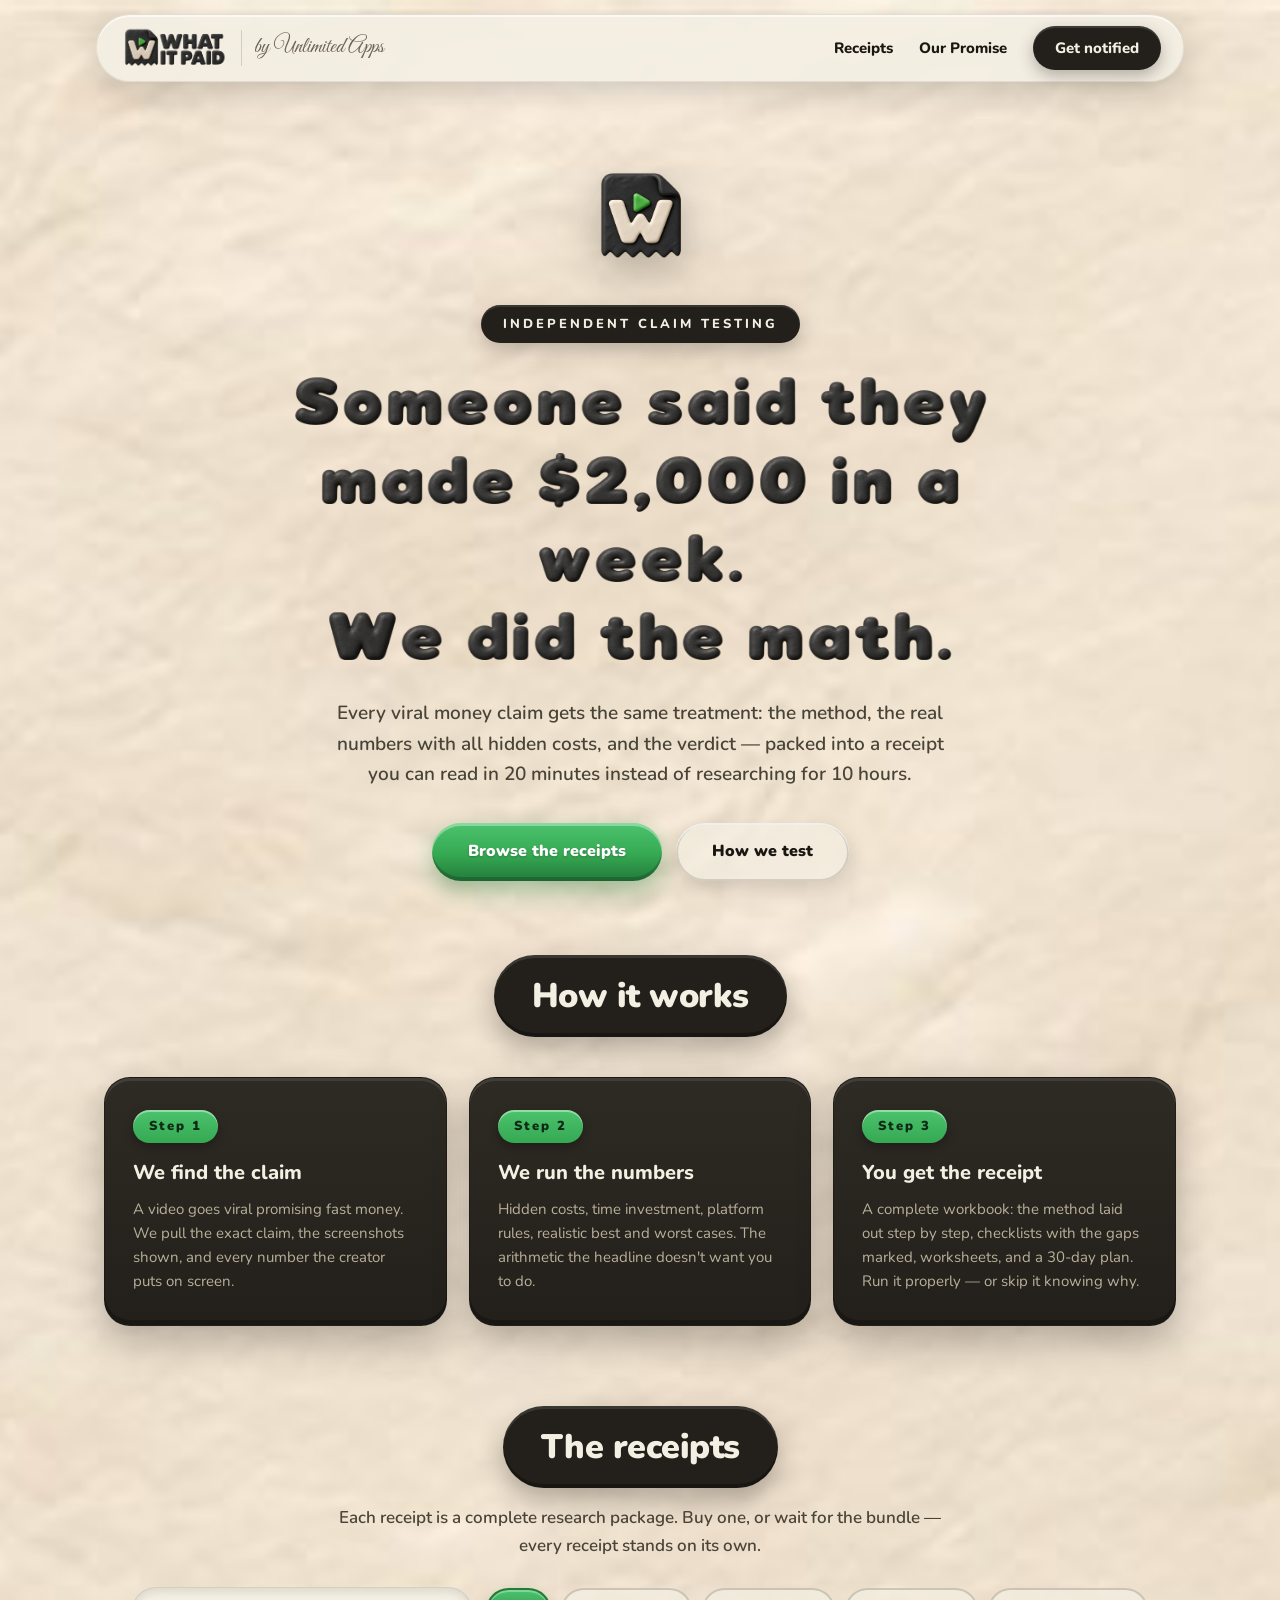
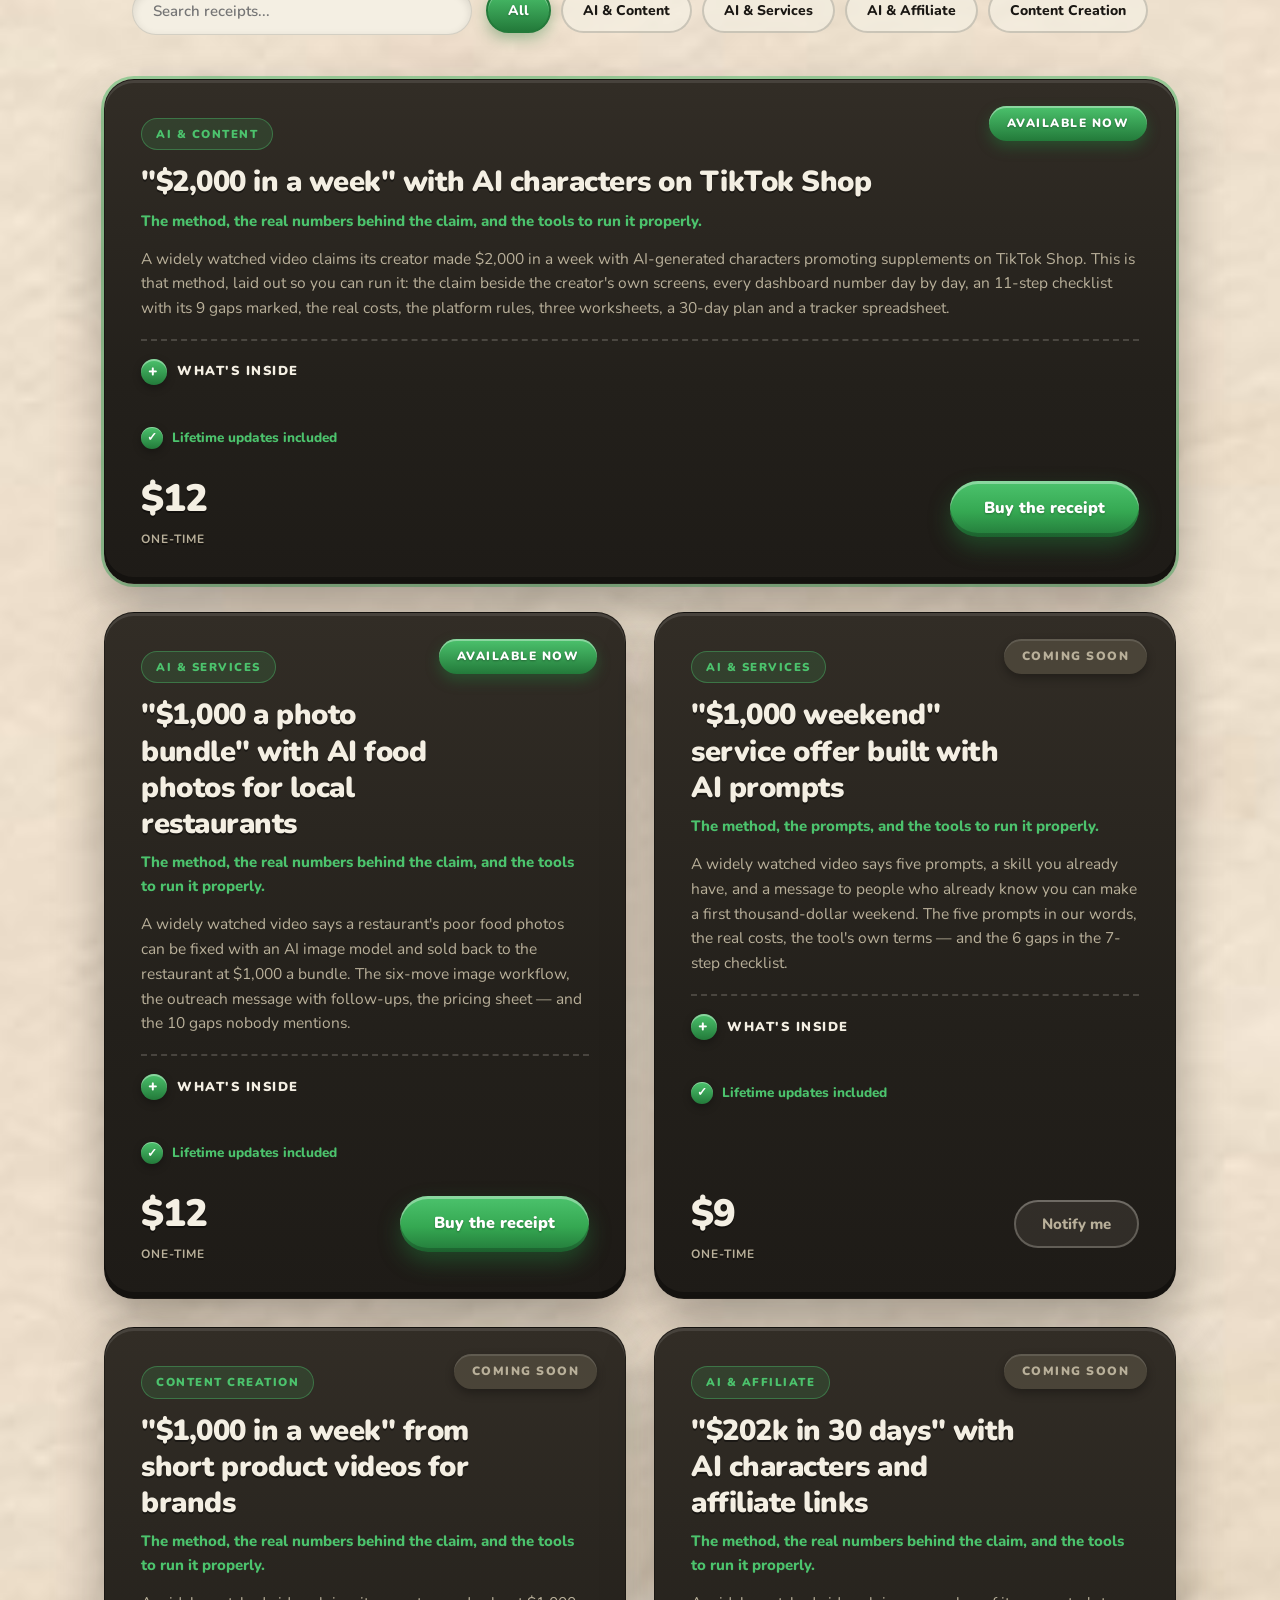
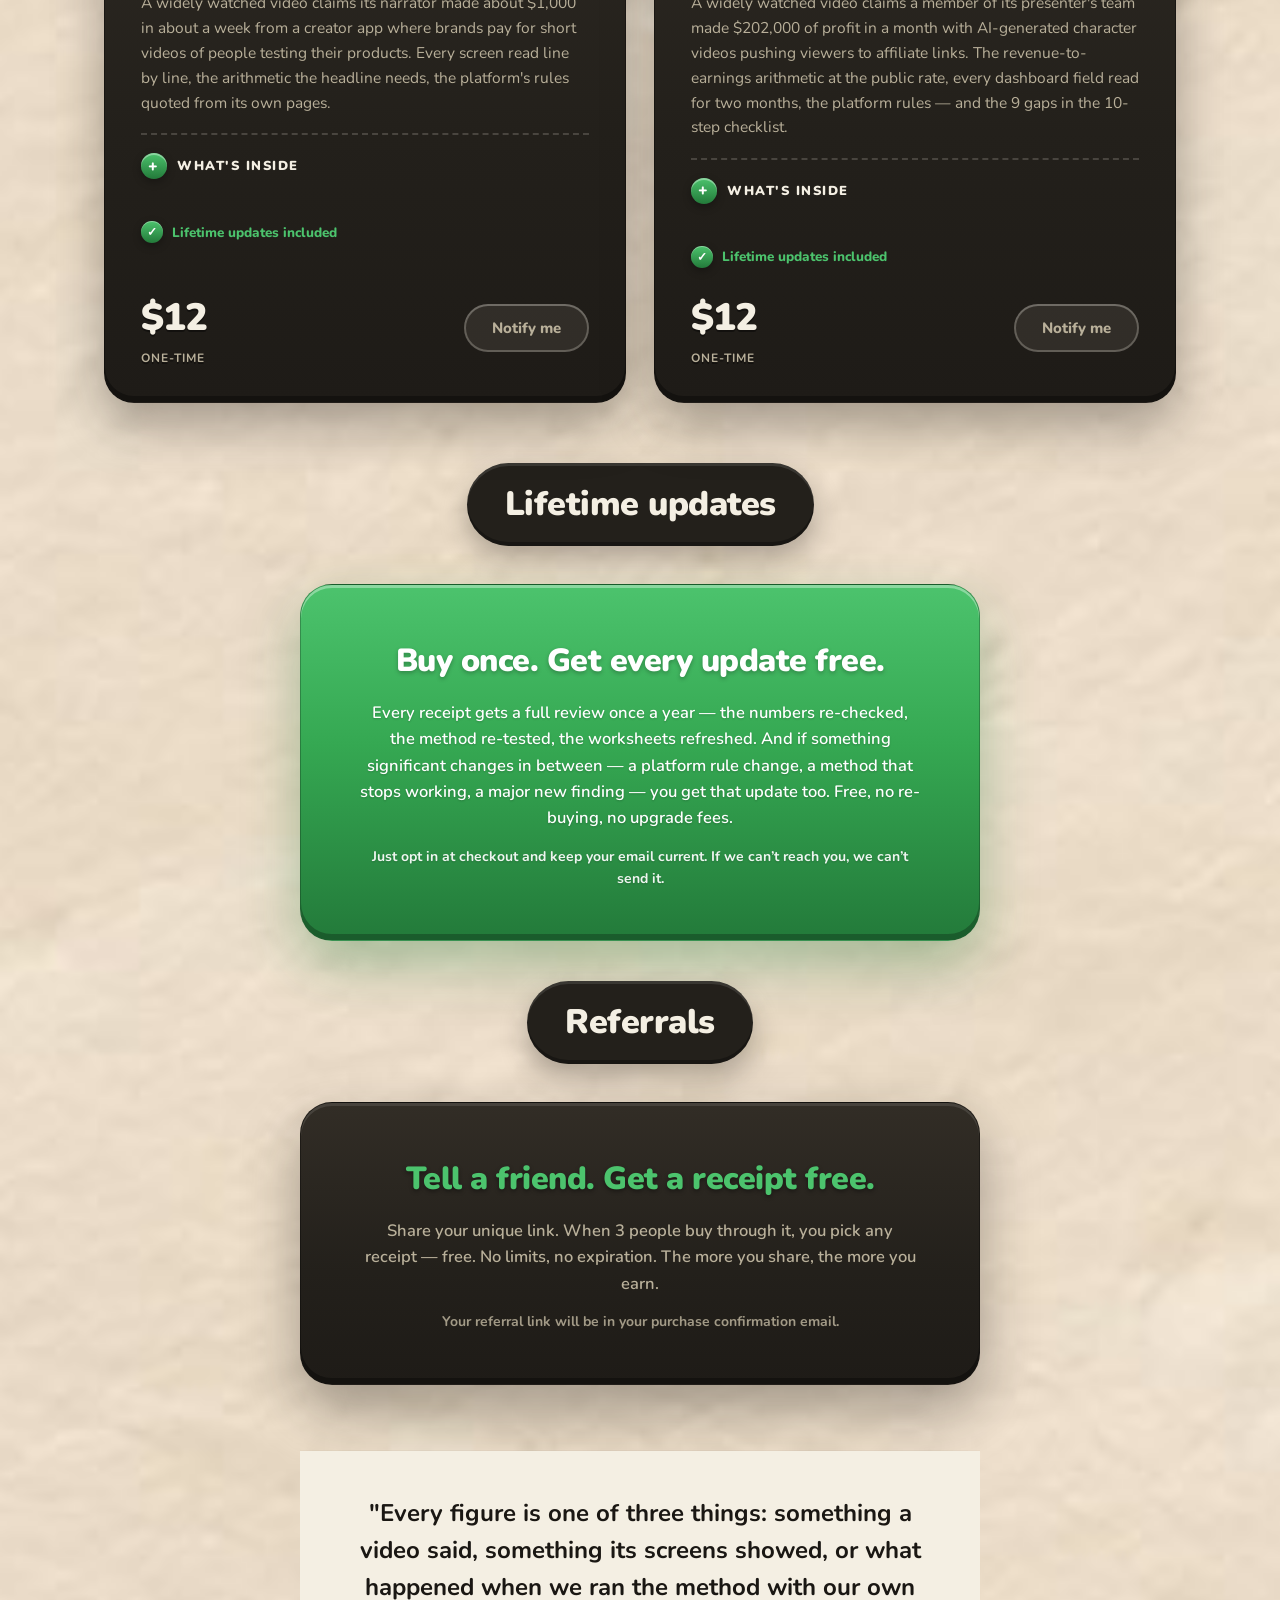
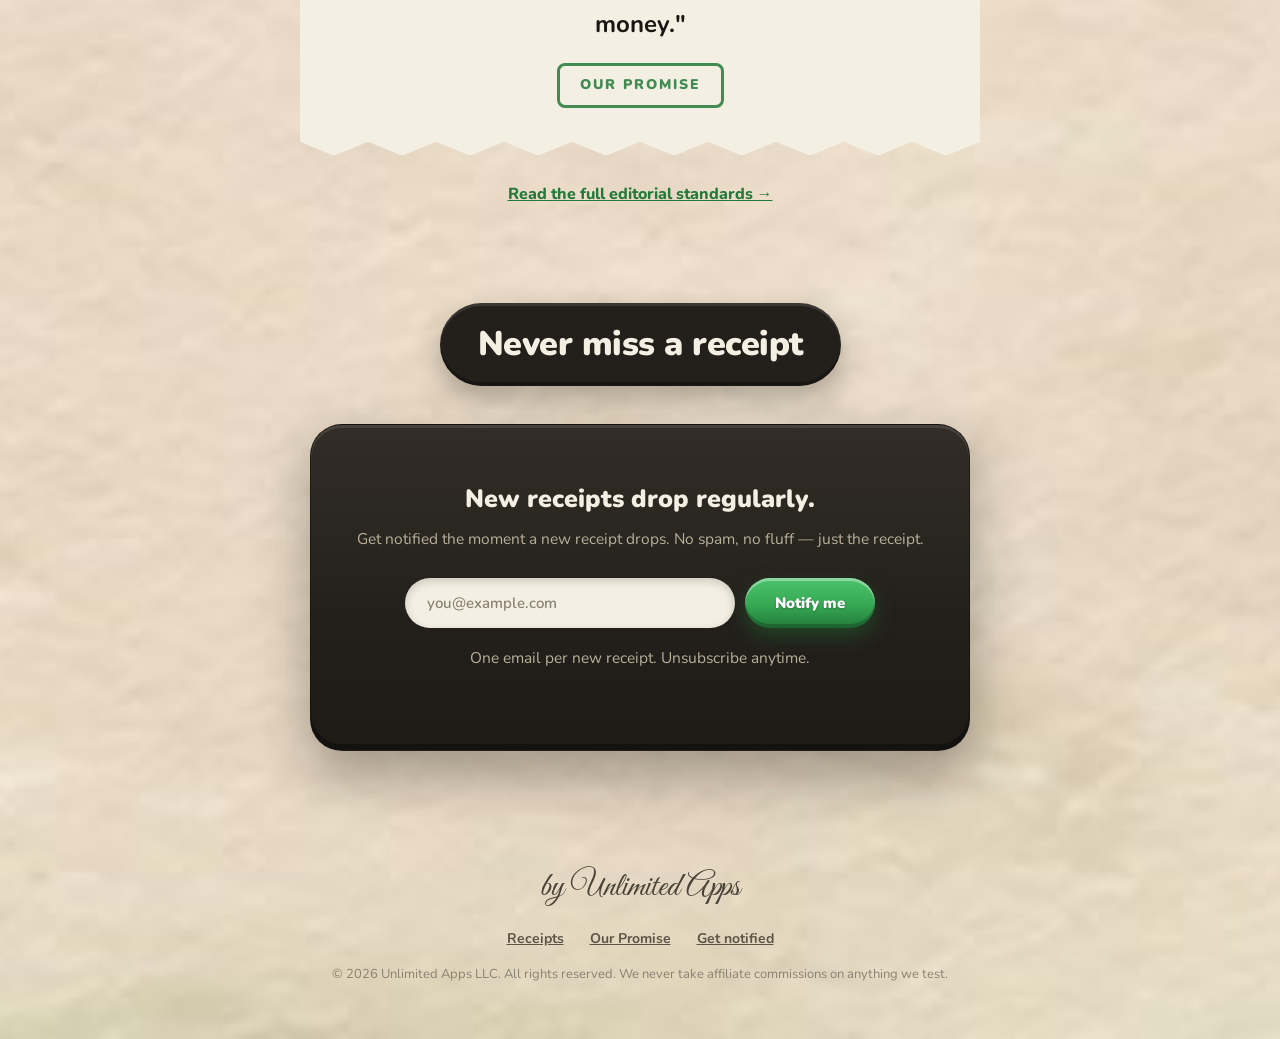
==== index.html @ b6207d86 "Receipt 02 card live: Available now badge + Buy the receipt button" ====
<!DOCTYPE html>
<html lang="en">
<head>
<script async src="https://www.googletagmanager.com/gtag/js?id=G-D7YZ7GTBJC"></script>
<script>
  window.dataLayer = window.dataLayer || [];
  function gtag(){dataLayer.push(arguments);}
  gtag('js', new Date());
  gtag('config', 'G-D7YZ7GTBJC');
</script>
<meta charset="UTF-8">
<meta name="viewport" content="width=device-width, initial-scale=1.0">
<title>What It Paid — We Test Internet Money Claims</title>
<meta name="description" content="No-BS research receipts on viral money-making claims. The method, the real numbers, the hidden costs, and the verdict — so you don't have to do 10 hours of research.">
<meta property="og:title" content="What It Paid">
<meta property="og:description" content="We test internet money claims and publish what they actually paid.">
<meta property="og:image" content="https://whatitpaid.com/assets/img/social-preview-1200x630.jpg">
<meta property="og:type" content="website">
<meta property="og:url" content="https://whatitpaid.com/">
<meta name="twitter:card" content="summary_large_image">
<meta name="twitter:title" content="What It Paid">
<meta name="twitter:description" content="We test internet money claims and publish what they actually paid.">
<meta name="twitter:image" content="https://whatitpaid.com/assets/img/social-preview-1200x630.jpg">
<link rel="canonical" href="https://whatitpaid.com/">
<link rel="icon" type="image/png" sizes="16x16" href="assets/img/favicon-16.png">
<link rel="icon" type="image/png" sizes="32x32" href="assets/img/favicon-32.png">
<link rel="icon" type="image/png" sizes="64x64" href="assets/img/favicon-64.png">
<link rel="apple-touch-icon" href="assets/img/apple-touch-icon-180.png">
<link rel="preconnect" href="https://fonts.googleapis.com">
<link rel="preconnect" href="https://fonts.gstatic.com" crossorigin>
<link href="https://fonts.googleapis.com/css2?family=Nunito:wght@400;600;700;800;900&family=Great+Vibes&display=swap" rel="stylesheet">
<link rel="stylesheet" href="assets/css/style.css">
<script type="application/ld+json">
{
  "@context": "https://schema.org",
  "@graph": [
    {
      "@type": "Product",
      "name": "\"$2,000 in a week\" with AI characters on TikTok Shop",
      "description": "The method, the real numbers behind the claim, and the tools to run it properly. A widely watched video claims its creator made $2,000 in a week with AI-generated characters promoting supplements on TikTok Shop — interactive flip-book with a printable workbook PDF, tracker spreadsheet, three worksheets, 30-day plan, and five-tap eligibility check.",
      "brand": { "@type": "Brand", "name": "What It Paid" },
      "manufacturer": { "@type": "Organization", "name": "Unlimited Apps" },
      "offers": { "@type": "Offer", "price": "12", "priceCurrency": "USD", "availability": "https://schema.org/InStock" }
    },
    {
      "@type": "Product",
      "name": "\"$1,000 a photo bundle\" with AI food photos for local restaurants",
      "description": "The method, the real numbers behind the claim, and the tools to run it properly. interactive flip-book with a printable workbook PDF, outreach tracker, three worksheets, 30-day plan, outreach message with follow-ups, pricing sheet, and ready-to-paste AI prompts.",
      "brand": { "@type": "Brand", "name": "What It Paid" },
      "manufacturer": { "@type": "Organization", "name": "Unlimited Apps" },
      "offers": { "@type": "Offer", "price": "12", "priceCurrency": "USD", "availability": "https://schema.org/PreOrder" }
    },
    {
      "@type": "Product",
      "name": "\"$1,000 weekend\" service offer built with AI prompts",
      "description": "The method, the prompts, and the tools to run it properly. 23-page workbook, offer tracker, three worksheets, 30-day plan, method prompts, and the tool's terms, plans and prices.",
      "brand": { "@type": "Brand", "name": "What It Paid" },
      "manufacturer": { "@type": "Organization", "name": "Unlimited Apps" },
      "offers": { "@type": "Offer", "price": "9", "priceCurrency": "USD", "availability": "https://schema.org/PreOrder" }
    },
    {
      "@type": "Product",
      "name": "\"$1,000 in a week\" from short product videos for brands",
      "description": "The method, the real numbers behind the claim, and the tools to run it properly. 25-page workbook, creator tracker, three worksheets, 30-day plan, brand submission log, video template, and 10 ready-to-paste AI prompts.",
      "brand": { "@type": "Brand", "name": "What It Paid" },
      "manufacturer": { "@type": "Organization", "name": "Unlimited Apps" },
      "offers": { "@type": "Offer", "price": "12", "priceCurrency": "USD", "availability": "https://schema.org/PreOrder" }
    },
    {
      "@type": "Product",
      "name": "\"$202k in 30 days\" with AI characters and affiliate links",
      "description": "The method, the real numbers behind the claim, and the tools to run it properly. 25-page workbook, tracker and commission calculator, three templates, 30-day content plan, character sheet, and platform rules.",
      "brand": { "@type": "Brand", "name": "What It Paid" },
      "manufacturer": { "@type": "Organization", "name": "Unlimited Apps" },
      "offers": { "@type": "Offer", "price": "12", "priceCurrency": "USD", "availability": "https://schema.org/PreOrder" }
    }
  ]
}
</script>
</head>
<body>

<header class="site-header">
  <div class="header-inner">
    <div class="brandlock">
      <a class="brand" href="index.html" aria-label="What It Paid home">
        <img src="assets/img/logo-master.png" alt="What It Paid">
      </a>
      <a class="by-ua" href="https://unlimitedapps.dev" target="_blank" rel="noopener">by Unlimited Apps</a>
    </div>
    <nav class="nav">
      <a href="#catalog">Receipts</a>
      <a href="promise.html">Our Promise</a>
      <a href="#notify" class="btn-small">Get notified</a>
    </nav>
  </div>
</header>

<section class="hero">
  <div class="wrap">
    <div class="hero-mark">
      <img src="assets/img/emblem-master.png" alt="What It Paid receipt emblem">
    </div>
    <span class="kicker">Independent claim testing</span>
    <h1>Someone said they made <span class="hl">$2,000 in a week.</span><br>We did the math.</h1>
    <p class="lede">Every viral money claim gets the same treatment: the method, the real numbers with all hidden costs, and the verdict — packed into a receipt you can read in 20 minutes instead of researching for 10 hours.</p>
    <div class="hero-cta">
      <a href="#catalog" class="btn btn-primary">Browse the receipts</a>
      <a href="promise.html" class="btn btn-ghost">How we test</a>
    </div>
  </div>
</section>

<section class="how">
  <div class="wrap">
    <div class="section-head"><span class="plaque">How it works</span></div>
    <div class="how-grid">
      <div class="how-card">
        <span class="step">Step 1</span>
        <h3>We find the claim</h3>
        <p>A video goes viral promising fast money. We pull the exact claim, the screenshots shown, and every number the creator puts on screen.</p>
      </div>
      <div class="how-card">
        <span class="step">Step 2</span>
        <h3>We run the numbers</h3>
        <p>Hidden costs, time investment, platform rules, realistic best and worst cases. The arithmetic the headline doesn't want you to do.</p>
      </div>
      <div class="how-card">
        <span class="step">Step 3</span>
        <h3>You get the receipt</h3>
        <p>A complete workbook: the method laid out step by step, checklists with the gaps marked, worksheets, and a 30-day plan. Run it properly — or skip it knowing why.</p>
      </div>
    </div>
  </div>
</section>

<section class="catalog" id="catalog">
  <div class="wrap">
    <div class="section-head"><span class="plaque alt">The receipts</span></div>
    <p class="section-sub">Each receipt is a complete research package. Buy one, or wait for the bundle — every receipt stands on its own.</p>

    <div class="catalog-tools">
      <div class="search-wrap">
        <input type="text" id="receipt-search" placeholder="Search receipts..." aria-label="Search receipts" autocomplete="off">
        <button type="button" class="search-clear" id="search-clear" aria-label="Clear search" hidden>&times;</button>
      </div>
      <div class="filter-pills" role="group" aria-label="Filter by category">
        <button type="button" class="filter-pill active" data-filter="all">All</button>
        <button type="button" class="filter-pill" data-filter="ai-content">AI &amp; Content</button>
        <button type="button" class="filter-pill" data-filter="ai-services">AI &amp; Services</button>
        <button type="button" class="filter-pill" data-filter="ai-affiliate">AI &amp; Affiliate</button>
        <button type="button" class="filter-pill" data-filter="content-creation">Content Creation</button>
      </div>
    </div>
    <p class="no-results" id="no-results" hidden>No receipts match your search. Try a different term or category.</p>

    <div class="product-grid">

      <article class="card live" data-category="ai-content" id="receipt-tiktok-shop-ai-characters">
        <span class="badge live">Available now</span>
        <span class="cat-tag">AI &amp; Content</span>
        <h3 class="claim">"$2,000 in a week" with AI characters on TikTok Shop</h3>
        <p class="tagline">The method, the real numbers behind the claim, and the tools to run it properly.</p>
        <p class="blurb">A widely watched video claims its creator made $2,000 in a week with AI-generated characters promoting supplements on TikTok Shop. This is that method, laid out so you can run it: the claim beside the creator's own screens, every dashboard number day by day, an 11-step checklist with its 9 gaps marked, the real costs, the platform rules, three worksheets, a 30-day plan and a tracker spreadsheet.</p>
        <details class="inside">
          <summary><span class="plus"></span>What's inside</summary>
          <ul>
            <li>Interactive flip-book + printable workbook PDF</li>
            <li>Tracker spreadsheet (Excel and Google Sheets)</li>
            <li>Three worksheets and a 30-day plan</li>
            <li>The five-tap eligibility check</li>
          </ul>
        </details>
        <p class="lifetime">Lifetime updates included</p>
        <div class="card-foot">
          <div class="price">$12<small>one-time</small></div>
          <a href="#" class="btn-buy" data-buy="tiktok-shop-ai-characters">Buy the receipt</a>
        </div>
      </article>

      <article class="card" data-category="ai-services" id="receipt-restaurant-photo-outreach">
        <span class="badge live">Available now</span>
        <span class="cat-tag">AI &amp; Services</span>
        <h3 class="claim">"$1,000 a photo bundle" with AI food photos for local restaurants</h3>
        <p class="tagline">The method, the real numbers behind the claim, and the tools to run it properly.</p>
        <p class="blurb">A widely watched video says a restaurant's poor food photos can be fixed with an AI image model and sold back to the restaurant at $1,000 a bundle. The six-move image workflow, the outreach message with follow-ups, the pricing sheet — and the 10 gaps nobody mentions.</p>
        <details class="inside">
          <summary><span class="plus"></span>What's inside</summary>
          <ul>
            <li>Interactive flip-book + printable workbook PDF</li>
            <li>Outreach tracker spreadsheet (Excel and Google Sheets)</li>
            <li>Three worksheets and a 30-day plan</li>
            <li>The outreach message with three follow-ups, and the pricing sheet</li>
            <li>Ready-to-paste AI prompts for every step that needs writing</li>
          </ul>
        </details>
        <p class="lifetime">Lifetime updates included</p>
        <div class="card-foot">
          <div class="price">$12<small>one-time</small></div>
          <a href="#" class="btn-buy" data-buy="restaurant-photo-outreach">Buy the receipt</a>
        </div>
      </article>

      <article class="card" data-category="ai-services" id="receipt-service-offer-weekend">
        <span class="badge soon">Coming soon</span>
        <span class="cat-tag">AI &amp; Services</span>
        <h3 class="claim">"$1,000 weekend" service offer built with AI prompts</h3>
        <p class="tagline">The method, the prompts, and the tools to run it properly.</p>
        <p class="blurb">A widely watched video says five prompts, a skill you already have, and a message to people who already know you can make a first thousand-dollar weekend. The five prompts in our words, the real costs, the tool's own terms — and the 6 gaps in the 7-step checklist.</p>
        <details class="inside">
          <summary><span class="plus"></span>What's inside</summary>
          <ul>
            <li>23-page workbook (PDF)</li>
            <li>Offer tracker spreadsheet (Excel and Google Sheets)</li>
            <li>Three worksheets and a 30-day plan</li>
            <li>The five method prompts plus seven of ours, as a file to copy from</li>
            <li>The tool's terms, plans and prices, quoted from its own pages</li>
          </ul>
        </details>
        <p class="lifetime">Lifetime updates included</p>
        <div class="card-foot">
          <div class="price">$9<small>one-time</small></div>
          <button class="btn-notify" data-notify>Notify me</button>
        </div>
      </article>

      <article class="card" data-category="content-creation" id="receipt-ugc-creator-trybe">
        <span class="badge soon">Coming soon</span>
        <span class="cat-tag">Content Creation</span>
        <h3 class="claim">"$1,000 in a week" from short product videos for brands</h3>
        <p class="tagline">The method, the real numbers behind the claim, and the tools to run it properly.</p>
        <p class="blurb">A widely watched video claims its narrator made about $1,000 in about a week from a creator app where brands pay for short videos of people testing their products. Every screen read line by line, the arithmetic the headline needs, the platform's rules quoted from its own pages.</p>
        <details class="inside">
          <summary><span class="plus"></span>What's inside</summary>
          <ul>
            <li>25-page workbook (PDF)</li>
            <li>Creator tracker spreadsheet (Excel and Google Sheets)</li>
            <li>Three worksheets and a 30-day plan</li>
            <li>Brand submission log and 15-to-30-second video template</li>
            <li>10 ready-to-paste AI prompts for every step that needs writing</li>
          </ul>
        </details>
        <p class="lifetime">Lifetime updates included</p>
        <div class="card-foot">
          <div class="price">$12<small>one-time</small></div>
          <button class="btn-notify" data-notify>Notify me</button>
        </div>
      </article>

      <article class="card" data-category="ai-affiliate" id="receipt-ai-creator-amazon-affiliate">
        <span class="badge soon">Coming soon</span>
        <span class="cat-tag">AI &amp; Affiliate</span>
        <h3 class="claim">"$202k in 30 days" with AI characters and affiliate links</h3>
        <p class="tagline">The method, the real numbers behind the claim, and the tools to run it properly.</p>
        <p class="blurb">A widely watched video claims a member of its presenter's team made $202,000 of profit in a month with AI-generated character videos pushing viewers to affiliate links. The revenue-to-earnings arithmetic at the public rate, every dashboard field read for two months, the platform rules — and the 9 gaps in the 10-step checklist.</p>
        <details class="inside">
          <summary><span class="plus"></span>What's inside</summary>
          <ul>
            <li>25-page workbook (PDF)</li>
            <li>Tracker and commission-calculator spreadsheet (Excel and Google Sheets)</li>
            <li>Three templates and a 30-day content plan</li>
            <li>Character sheet and video script skeleton with a claims check</li>
            <li>The platform rules, quoted from their own pages</li>
          </ul>
        </details>
        <p class="lifetime">Lifetime updates included</p>
        <div class="card-foot">
          <div class="price">$12<small>one-time</small></div>
          <button class="btn-notify" data-notify>Notify me</button>
        </div>
      </article>

    </div>
  </div>
</section>

<section class="updates">
  <div class="wrap">
    <div class="section-head"><span class="plaque">Lifetime updates</span></div>
    <div class="updates-box">
      <h3>Buy once. Get every update free.</h3>
      <p>Every receipt gets a full review once a year &mdash; the numbers re-checked, the method re-tested, the worksheets refreshed. And if something significant changes in between &mdash; a platform rule change, a method that stops working, a major new finding &mdash; you get that update too. Free, no re-buying, no upgrade fees.</p>
      <p class="updates-fine">Just opt in at checkout and keep your email current. If we can&rsquo;t reach you, we can&rsquo;t send it.</p>
    </div>
  </div>
</section>

<section class="referral">
  <div class="wrap">
    <div class="section-head"><span class="plaque">Referrals</span></div>
    <div class="referral-box">
      <h3>Tell a friend. Get a receipt free.</h3>
      <p>Share your unique link. When 3 people buy through it, you pick any receipt &mdash; free. No limits, no expiration. The more you share, the more you earn.</p>
      <p class="referral-fine">Your referral link will be in your purchase confirmation email.</p>
    </div>
  </div>
</section>

<section class="promise-strip">
  <div class="wrap">
    <div class="receipt">
      <blockquote>"Every figure is one of three things: something a video said, something its screens showed, or what happened when we ran the method with our own money."</blockquote>
      <div><span class="stamp">Our promise</span></div>
    </div>
    <a class="receipt-link" href="promise.html">Read the full editorial standards →</a>
  </div>
</section>

<section class="signup" id="notify">
  <div class="wrap">
    <div class="section-head"><span class="plaque">Never miss a receipt</span></div>
    <div class="signup-box">
      <h3>New receipts drop regularly.</h3>
      <p>Get notified the moment a new receipt drops. No spam, no fluff — just the receipt.</p>
      <form class="signup-form" id="notify-form">
        <input type="email" name="email" placeholder="you@example.com" required aria-label="Email address">
        <button type="submit">Notify me</button>
      </form>
      <p class="signup-done" id="notify-done">You're on the list. Watch your inbox. 🧾</p>
      <p class="signup-note">One email per new receipt. Unsubscribe anytime.</p>
    </div>
  </div>
</section>

<footer>
  <div class="wrap">
    <div class="sig">by Unlimited Apps</div>
    <nav>
      <a href="#catalog">Receipts</a>
      <a href="promise.html">Our Promise</a>
      <a href="#notify">Get notified</a>
    </nav>
    <p class="copy">© 2026 Unlimited Apps LLC. All rights reserved. We never take affiliate commissions on anything we test.</p>
  </div>
</footer>

<script src="assets/js/site.js"></script>
</body>
</html>
---- assets/css/style.css ----
/* What It Paid — SCULPTED clay storefront.
 * The whole site sits on ivory clay. Cards are charcoal clay slabs.
 * Buttons are pressed green clay blobs. Nothing corporate. */

:root {
  --clay-dark: #23201b;
  --clay-dark-2: #2e2a24;
  --clay-ink: #1a1713;
  --ivory: #f4efe3;
  --ivory-deep: #e9e2d0;
  --ivory-dim: #b9b09a;
  --green-clay: #35a852;
  --green-clay-hi: #4cc36d;
  --green-clay-deep: #237a3a;
  --radius-slab: 26px;
  --font: "Nunito", -apple-system, BlinkMacSystemFont, "Segoe UI", Roboto, sans-serif;
  --script: "Great Vibes", cursive;
}
/* ============ What It Paid clay color font (v2.200) ============ */
@font-face {
  font-family: "WIPClay";
  src: url("../fonts/WhatItPaidClayColor-Bold.woff2") format("woff2");
  font-weight: 700;
  font-style: normal;
  font-display: swap;
}
:root {
  --clay-font: "WIPClay", "Nunito", -apple-system, BlinkMacSystemFont, sans-serif;
}

* { box-sizing: border-box; margin: 0; padding: 0; }

html { scroll-behavior: smooth; }

body {
  font-family: var(--font);
  color: var(--clay-ink);
  line-height: 1.6;
  -webkit-font-smoothing: antialiased;
  background: #ece5d3 url("../img/clay-bg.jpg") center top / cover;
  min-height: 100vh;
}

a { color: var(--green-clay-deep); }
a:hover { color: var(--green-clay); }

.wrap { max-width: 1120px; margin: 0 auto; padding: 0 24px; }

/* ============ header — floats on the clay ============ */
.site-header {
  position: sticky;
  top: 14px;
  z-index: 50;
  margin: 14px 16px 0;
}
.header-inner {
  max-width: 1088px;
  margin: 0 auto;
  display: flex;
  align-items: center;
  justify-content: space-between;
  padding: 10px 22px;
  background: rgba(244, 239, 227, 0.92);
  backdrop-filter: blur(6px);
  border-radius: 999px;
  box-shadow:
    0 10px 30px rgba(26, 23, 19, 0.18),
    inset 0 2px 0 rgba(255, 255, 255, 0.65);
  border: 1px solid rgba(26, 23, 19, 0.08);
}
.brand img { height: 46px; width: auto; display: block; }
.nav { display: flex; gap: 26px; align-items: center; }
.nav a {
  color: var(--clay-ink);
  font-weight: 800;
  font-size: 15px;
  text-decoration: none;
}
.nav a:hover { color: var(--green-clay-deep); }
.nav .btn-small {
  background: var(--clay-dark);
  color: var(--ivory);
  padding: 10px 22px;
  border-radius: 999px;
  font-weight: 800;
  box-shadow: 0 6px 16px rgba(26, 23, 19, 0.3), inset 0 2px 0 rgba(255,255,255,.12);
}
.nav .btn-small:hover { background: var(--green-clay-deep); color: #fff; text-decoration: none; }

/* ============ hero ============ */
.hero { padding: 72px 0 30px; text-align: center; }
.hero-mark img {
  width: 120px; height: auto;
  filter: drop-shadow(0 14px 22px rgba(26,23,19,.28));
  margin-bottom: 22px;
}
.hero .kicker {
  display: inline-block;
  font-size: 13px;
  letter-spacing: 3px;
  text-transform: uppercase;
  color: var(--ivory);
  background: var(--clay-dark);
  font-weight: 800;
  margin-bottom: 22px;
  padding: 9px 22px;
  border-radius: 999px;
  box-shadow: 0 8px 20px rgba(26,23,19,.25), inset 0 2px 0 rgba(255,255,255,.1);
}
.hero h1 {
  font-family: var(--clay-font);
  font-size: clamp(38px, 5.8vw, 68px);
  line-height: 1.15;
  font-weight: 700;
  letter-spacing: 0;
  max-width: 860px;
  margin: 0 auto 20px;
  color: var(--clay-ink);
}
.hero h1 .hl { color: var(--green-clay-deep); }
.hero p.lede {
  font-size: 19px;
  font-weight: 600;
  color: #4a4438;
  max-width: 640px;
  margin: 0 auto 34px;
}
.hero-cta { display: flex; gap: 14px; justify-content: center; flex-wrap: wrap; }

/* clay blob buttons */
.btn {
  display: inline-block;
  padding: 16px 36px;
  border-radius: 999px;
  font-weight: 900;
  font-size: 16px;
  text-decoration: none;
  font-family: var(--font);
  border: none;
  cursor: pointer;
  transition: transform .1s ease, box-shadow .1s ease;
}
.btn:hover { text-decoration: none; }
.btn:active { transform: translateY(3px) scale(.98); }
.btn-primary {
  background: linear-gradient(180deg, var(--green-clay-hi), var(--green-clay) 55%, var(--green-clay-deep));
  color: #fff;
  text-shadow: 0 1px 2px rgba(0,0,0,.25);
  box-shadow:
    0 10px 24px rgba(35, 122, 58, 0.4),
    inset 0 3px 0 rgba(255, 255, 255, 0.35),
    inset 0 -4px 0 rgba(0, 0, 0, 0.18);
}
.btn-primary:hover { filter: brightness(1.06); }
.btn-primary:active {
  box-shadow:
    0 3px 10px rgba(35, 122, 58, 0.4),
    inset 0 3px 8px rgba(0, 0, 0, 0.25);
}
.btn-ghost {
  background: rgba(244,239,227,.7);
  color: var(--clay-ink);
  box-shadow:
    0 8px 20px rgba(26,23,19,.15),
    inset 0 2px 0 rgba(255,255,255,.7),
    inset 0 0 0 2px rgba(26,23,19,.14);
}
.btn-ghost:hover { box-shadow: 0 8px 20px rgba(26,23,19,.2), inset 0 2px 0 rgba(255,255,255,.7), inset 0 0 0 2px var(--green-clay); color: var(--green-clay-deep); }

/* ============ clay plaque section titles ============ */
.plaque {
  display: inline-block;
  background: var(--clay-dark);
  color: var(--ivory);
  font-weight: 900;
  font-size: clamp(24px, 3.2vw, 34px);
  letter-spacing: -0.5px;
  padding: 14px 38px;
  border-radius: 999px;
  box-shadow:
    0 12px 28px rgba(26,23,19,.3),
    inset 0 3px 0 rgba(255,255,255,.1),
    inset 0 -4px 0 rgba(0,0,0,.3);
}

.section-head { text-align: center; margin-bottom: 8px; }
.section-sub {
  text-align: center;
  color: #4a4438;
  font-weight: 600;
  max-width: 620px;
  margin: 16px auto 0;
  font-size: 17px;
}

/* ============ how it works — clay tablets ============ */
.how { padding: 44px 0 30px; }
.how-grid {
  display: grid;
  grid-template-columns: repeat(3, 1fr);
  gap: 22px;
  margin-top: 40px;
}
.how-card {
  background: linear-gradient(180deg, var(--clay-dark-2), var(--clay-dark));
  border-radius: var(--radius-slab);
  padding: 32px 28px;
  color: var(--ivory);
  box-shadow:
    0 16px 36px rgba(26,23,19,.28),
    inset 0 3px 0 rgba(255,255,255,.09),
    inset 0 -5px 0 rgba(0,0,0,.28);
  border: 1px solid rgba(0,0,0,.25);
}

.how-card .step {
  display: inline-block;
  font-size: 13px;
  font-weight: 900;
  letter-spacing: 2px;
  color: #0e2a16;
  background: linear-gradient(180deg, var(--green-clay-hi), var(--green-clay));
  padding: 6px 16px;
  border-radius: 999px;
  margin-bottom: 14px;
  box-shadow: inset 0 2px 0 rgba(255,255,255,.4), 0 4px 10px rgba(0,0,0,.25);
}
.how-card h3 { font-size: 20px; margin-bottom: 8px; font-weight: 800; }
.how-card p { color: var(--ivory-dim); font-size: 15px; }

/* ============ catalog — charcoal clay slabs ============ */
.catalog { padding: 50px 0 30px; }
.product-grid {
  display: grid;
  grid-template-columns: repeat(2, 1fr);
  gap: 28px;
  margin-top: 44px;
}
.product-grid .card:first-child { grid-column: 1 / -1; }

.card {
  background: linear-gradient(180deg, #322d26, var(--clay-dark) 60%, #1e1b17);
  border-radius: 30px;
  padding: 38px 36px 34px;
  position: relative;
  display: flex;
  flex-direction: column;
  color: var(--ivory);
  border: 1px solid rgba(0,0,0,.35);
  box-shadow:
    0 22px 50px rgba(26,23,19,.35),
    inset 0 3px 0 rgba(255,255,255,.1),
    inset 0 -6px 0 rgba(0,0,0,.35);
  transition: transform .18s ease;
}

.card:hover { transform: translateY(-4px); }
.card.live {
  box-shadow:
    0 22px 50px rgba(26,23,19,.35),
    0 0 0 3px rgba(76,195,109,.5),
    inset 0 3px 0 rgba(255,255,255,.1),
    inset 0 -6px 0 rgba(0,0,0,.35);
}

.badge {
  position: absolute;
  top: 26px;
  right: 28px;
  font-size: 12px;
  font-weight: 900;
  letter-spacing: 1.5px;
  padding: 8px 18px;
  border-radius: 999px;
  text-transform: uppercase;
}
.badge.live {
  background: linear-gradient(180deg, var(--green-clay-hi), var(--green-clay-deep));
  color: #fff;
  text-shadow: 0 1px 2px rgba(0,0,0,.3);
  box-shadow: 0 6px 14px rgba(35,122,58,.45), inset 0 2px 0 rgba(255,255,255,.35);
}
.badge.soon {
  background: #4a4438;
  color: var(--ivory-dim);
  box-shadow: inset 0 2px 0 rgba(255,255,255,.12), 0 4px 10px rgba(0,0,0,.3);

}

.card .claim {
  font-size: clamp(22px, 2.6vw, 29px);
  font-weight: 900;
  letter-spacing: -0.5px;
  line-height: 1.25;
  margin-bottom: 8px;
  padding-right: 120px;
  text-shadow: 0 2px 0 rgba(0,0,0,.4);
}

.lifetime {
  display: flex;
  align-items: center;
  gap: 9px;
  font-size: 13.5px;
  font-weight: 800;
  color: var(--green-clay-hi);
  margin: 18px 0 20px;
}
.lifetime::before {
  content: "\2713";
  width: 22px;
  height: 22px;
  display: inline-flex;
  align-items: center;
  justify-content: center;
  border-radius: 50%;
  background: linear-gradient(180deg, var(--green-clay-hi), var(--green-clay-deep));
  color: #fff;
  font-size: 12px;
  font-weight: 900;
  flex-shrink: 0;
  box-shadow: inset 0 1px 0 rgba(255,255,255,.35), 0 3px 8px rgba(0,0,0,.3);
}

.card .tagline {
  color: var(--green-clay-hi);
  font-weight: 800;
  font-size: 15px;
  margin-bottom: 14px;
}
.card .blurb { color: var(--ivory-dim); font-size: 15.5px; margin-bottom: 18px; }

.inside {
  margin: 0 0 24px;
  border-top: 2px dashed rgba(244,239,227,.18);
  padding-top: 18px;
}
.inside summary {
  cursor: pointer;
  font-weight: 900;
  font-size: 13px;
  letter-spacing: 1.5px;
  text-transform: uppercase;
  color: var(--ivory);
  list-style: none;
  display: flex;
  align-items: center;
  gap: 10px;
}
.inside summary::-webkit-details-marker { display: none; }
.inside summary .plus {
  display: inline-flex;
  align-items: center;
  justify-content: center;
  width: 26px; height: 26px;
  border-radius: 50%;
  background: linear-gradient(180deg, var(--green-clay-hi), var(--green-clay-deep));
  color: #fff;
  font-size: 16px;
  font-weight: 900;
  box-shadow: inset 0 2px 0 rgba(255,255,255,.35), 0 3px 8px rgba(0,0,0,.3);
  flex: none;
}
.inside[open] summary .plus::before { content: "–"; }
.inside summary .plus::before { content: "+"; }
.inside ul { margin: 16px 0 0 2px; padding: 0; list-style: none; }
.inside li {
  font-size: 14.5px;
  color: var(--ivory-dim);
  padding: 6px 0 6px 28px;
  position: relative;
}
.inside li::before {
  content: "✓";
  position: absolute;
  left: 2px;
  color: var(--green-clay-hi);
  font-weight: 900;
}

.card-foot {
  margin-top: auto;
  display: flex;
  align-items: center;
  justify-content: space-between;
  gap: 16px;
}
.price { font-size: 38px; font-weight: 900; letter-spacing: -1px; text-shadow: 0 2px 0 rgba(0,0,0,.4); }
.price small {
  font-size: 12px;
  font-weight: 700;
  color: var(--ivory-dim);
  letter-spacing: 1px;
  text-transform: uppercase;
  display: block;
}
.btn-buy {
  background: linear-gradient(180deg, var(--green-clay-hi), var(--green-clay) 55%, var(--green-clay-deep));
  color: #fff;
  text-shadow: 0 1px 2px rgba(0,0,0,.3);
  padding: 15px 34px;
  border-radius: 999px;
  font-weight: 900;
  font-size: 16px;
  white-space: nowrap;
  font-family: var(--font);
  border: none;
  cursor: pointer;
  box-shadow:
    0 10px 22px rgba(35,122,58,.45),
    inset 0 3px 0 rgba(255,255,255,.35),
    inset 0 -4px 0 rgba(0,0,0,.2);
  transition: transform .1s ease, box-shadow .1s ease, filter .1s ease;
  text-decoration: none;
  display: inline-block;
}
.btn-buy:hover { filter: brightness(1.07); text-decoration: none; }
.btn-buy:active {
  transform: translateY(3px);
  box-shadow: 0 3px 10px rgba(35,122,58,.4), inset 0 3px 8px rgba(0,0,0,.25);
}
.btn-notify {
  background: rgba(244,239,227,.08);
  color: var(--ivory-dim);
  padding: 14px 28px;
  border-radius: 999px;
  font-weight: 800;
  font-size: 15px;
  white-space: nowrap;
  font-family: var(--font);
  cursor: pointer;
  border: none;
  box-shadow: inset 0 0 0 2px rgba(244,239,227,.25), inset 0 2px 0 rgba(255,255,255,.08);
}
.btn-notify:hover { box-shadow: inset 0 0 0 2px var(--green-clay-hi); color: var(--green-clay-hi); }
.buy-note { font-size: 13px; color: var(--ivory-dim); margin-top: 12px; }

/* ============ promise strip — receipt motif ============ */
.promise-strip { padding: 56px 0; text-align: center; }
.receipt {
  background: var(--ivory);
  color: var(--clay-ink);
  max-width: 680px;
  margin: 0 auto;
  padding: 44px 48px 34px;
  position: relative;
  box-shadow: 0 24px 60px rgba(26,23,19,.3);

  /* receipt zigzag bottom */
  --zz: 14px;
  clip-path: polygon(
    0 0, 100% 0, 100% calc(100% - var(--zz)),
    95% 100%, 90% calc(100% - var(--zz)), 85% 100%, 80% calc(100% - var(--zz)),
    75% 100%, 70% calc(100% - var(--zz)), 65% 100%, 60% calc(100% - var(--zz)),
    55% 100%, 50% calc(100% - var(--zz)), 45% 100%, 40% calc(100% - var(--zz)),
    35% 100%, 30% calc(100% - var(--zz)), 25% 100%, 20% calc(100% - var(--zz)),
    15% 100%, 10% calc(100% - var(--zz)), 5% 100%, 0 calc(100% - var(--zz))
  );
  padding-bottom: calc(34px + var(--zz));
}
.receipt blockquote {
  font-size: clamp(18px, 2.4vw, 24px);
  font-weight: 700;
  line-height: 1.55;
}
.receipt .stamp {
  display: inline-block;
  margin-top: 20px;
  font-weight: 900;
  letter-spacing: 2px;
  font-size: 14px;
  color: var(--green-clay-deep);
  border: 3px solid var(--green-clay-deep);
  border-radius: 8px;
  padding: 8px 20px;

  text-transform: uppercase;
  opacity: .85;
}
.receipt-link { display: inline-block; margin-top: 26px; font-weight: 800; }


/* ============ lifetime updates — green clay value card ============ */
.updates { padding: 30px 0 10px; }
.updates-box {
  background: linear-gradient(180deg, var(--green-clay-hi), var(--green-clay) 45%, var(--green-clay-deep));
  border-radius: 32px;
  padding: 50px 44px;
  max-width: 680px;
  margin: 38px auto 0;
  color: #fff;
  text-align: center;
  border: 1px solid rgba(0,0,0,.25);
  box-shadow:
    0 24px 55px rgba(35,122,58,.35),
    inset 0 3px 0 rgba(255,255,255,.35),
    inset 0 -6px 0 rgba(0,0,0,.25);
}
.updates-box h3 {
  font-size: clamp(24px, 3vw, 32px);
  font-weight: 900;
  letter-spacing: -0.5px;
  margin-bottom: 14px;
  text-shadow: 0 2px 4px rgba(0,0,0,.25);
}
.updates-box p {
  font-size: 16.5px;
  font-weight: 600;
  line-height: 1.6;
  max-width: 560px;
  margin: 0 auto 14px;
  text-shadow: 0 1px 2px rgba(0,0,0,.2);
}
.updates-box .updates-fine {
  font-size: 14px;
  font-weight: 700;
  opacity: .92;
  margin-bottom: 0;
}

/* ============ email capture — clay inbox ============ */
.signup { padding: 40px 0 90px; text-align: center; }
.signup-box {
  background: linear-gradient(180deg, #322d26, var(--clay-dark) 60%, #1e1b17);
  border-radius: 32px;
  padding: 54px 44px;
  max-width: 660px;
  margin: 38px auto 0;
  color: var(--ivory);
  border: 1px solid rgba(0,0,0,.35);
  box-shadow:
    0 24px 55px rgba(26,23,19,.35),
    inset 0 3px 0 rgba(255,255,255,.1),
    inset 0 -6px 0 rgba(0,0,0,.35);

}
.signup-box h3 { font-size: 25px; margin-bottom: 8px; font-weight: 900; }
.signup-box p { color: var(--ivory-dim); margin-bottom: 26px; font-size: 15.5px; }
.signup-form { display: flex; gap: 10px; max-width: 470px; margin: 0 auto; }
.signup-form input {
  flex: 1;
  padding: 15px 22px;
  border-radius: 999px;
  border: none;
  background: var(--ivory);
  color: var(--clay-ink);
  font-size: 15px;
  font-weight: 600;
  font-family: inherit;
  outline: none;
  box-shadow: inset 0 3px 8px rgba(26,23,19,.18);
}
.signup-form input::placeholder { color: #8a8272; }
.signup-form input:focus { box-shadow: inset 0 3px 8px rgba(26,23,19,.18), 0 0 0 3px rgba(76,195,109,.5); }
.signup-form button {
  background: linear-gradient(180deg, var(--green-clay-hi), var(--green-clay) 55%, var(--green-clay-deep));
  color: #fff;
  border: none;
  padding: 15px 30px;
  border-radius: 999px;
  font-weight: 900;
  font-size: 15px;
  cursor: pointer;
  font-family: inherit;
  white-space: nowrap;
  text-shadow: 0 1px 2px rgba(0,0,0,.3);
  box-shadow: 0 8px 20px rgba(35,122,58,.4), inset 0 3px 0 rgba(255,255,255,.35), inset 0 -4px 0 rgba(0,0,0,.2);
  transition: transform .1s ease;
}
.signup-form button:active { transform: translateY(3px); }
.signup-note { font-size: 13px; color: var(--ivory-dim); margin-top: 18px; }
.signup-done { display: none; color: var(--green-clay-hi); font-weight: 800; margin-top: 18px; font-size: 17px; }

/* ============ promise page ============ */
.promise-hero { padding: 66px 0 10px; text-align: center; }
.promise-list { max-width: 740px; margin: 36px auto 90px; padding: 0 24px; }
.promise-list li {
  list-style: none;
  background: linear-gradient(180deg, #322d26, var(--clay-dark));
  border-radius: 22px;
  padding: 26px 30px 26px 72px;
  margin-bottom: 18px;
  font-size: 16.5px;
  font-weight: 600;
  color: var(--ivory);
  position: relative;
  border: 1px solid rgba(0,0,0,.3);
  box-shadow: 0 14px 32px rgba(26,23,19,.28), inset 0 2px 0 rgba(255,255,255,.08), inset 0 -4px 0 rgba(0,0,0,.3);
}

.promise-list li::before {
  content: "✓";
  position: absolute;
  left: 26px;
  top: 24px;
  width: 34px; height: 34px;
  display: flex; align-items: center; justify-content: center;
  border-radius: 50%;
  background: linear-gradient(180deg, var(--green-clay-hi), var(--green-clay-deep));
  color: #fff;
  font-weight: 900;
  font-size: 17px;
  box-shadow: inset 0 2px 0 rgba(255,255,255,.35), 0 4px 10px rgba(0,0,0,.3);
}

/* ============ footer ============ */
footer { padding: 20px 0 54px; text-align: center; }
footer .sig {
  font-family: var(--script);
  font-size: 34px;
  color: #4a4438;
  margin-bottom: 12px;
}
footer nav { display: flex; gap: 26px; justify-content: center; margin-bottom: 14px; }
footer nav a { color: #5c5546; font-size: 14px; font-weight: 700; }
footer .copy { color: #8a8272; font-size: 13px; }


/* ============ catalog tools — search + category filter ============ */
.catalog-tools {
  display: flex;
  flex-wrap: wrap;
  gap: 14px;
  align-items: center;
  justify-content: center;
  margin-top: 28px;
}
.search-wrap {
  position: relative;
  flex: 1 1 260px;
  max-width: 340px;
}
.search-wrap input {
  width: 100%;
  padding: 13px 44px 13px 20px;
  border-radius: 999px;
  border: 1px solid rgba(26,23,19,.15);
  background: var(--ivory);
  color: var(--clay-ink);
  font-size: 15px;
  font-weight: 600;
  font-family: inherit;
  outline: none;
  box-shadow: inset 0 3px 8px rgba(26,23,19,.12);
}
.search-wrap input:focus {
  box-shadow: inset 0 3px 8px rgba(26,23,19,.12), 0 0 0 3px rgba(76,195,109,.45);
}
.search-clear {
  position: absolute;
  right: 8px;
  top: 50%;
  transform: translateY(-50%);
  width: 30px;
  height: 30px;
  border-radius: 50%;
  border: none;
  background: rgba(26,23,19,.12);
  color: var(--clay-ink);
  font-size: 18px;
  line-height: 1;
  cursor: pointer;
  font-family: inherit;
}
.search-clear:hover { background: rgba(26,23,19,.22); }
.filter-pills {
  display: flex;
  flex-wrap: wrap;
  gap: 10px;
  justify-content: center;
}
.filter-pill {
  padding: 11px 20px;
  border-radius: 999px;
  border: 2px solid rgba(26,23,19,.18);
  background: rgba(244,239,227,.7);
  color: var(--clay-ink);
  font-weight: 800;
  font-size: 14px;
  cursor: pointer;
  font-family: inherit;
  transition: all .15s ease;
}
.filter-pill:hover { border-color: var(--green-clay); }
.filter-pill.active {
  background: linear-gradient(180deg, var(--green-clay-hi), var(--green-clay-deep));
  border-color: var(--green-clay-deep);
  color: #fff;
  text-shadow: 0 1px 2px rgba(0,0,0,.25);
  box-shadow: 0 6px 14px rgba(35,122,58,.35), inset 0 2px 0 rgba(255,255,255,.3);
}
.no-results {
  text-align: center;
  color: var(--clay-ink);
  font-weight: 700;
  font-size: 16px;
  margin-top: 30px;
  opacity: .75;
}

/* category tag on product cards */
.cat-tag {
  display: inline-block;
  font-size: 11.5px;
  font-weight: 900;
  letter-spacing: 1.5px;
  text-transform: uppercase;
  color: var(--green-clay-hi);
  background: rgba(76,195,109,.14);
  border: 1px solid rgba(76,195,109,.4);
  padding: 6px 14px;
  border-radius: 999px;
  margin-bottom: 14px;
  align-self: flex-start;
}

/* card show/hide for filtering */
.card.is-hidden { display: none; }

/* ============ referral — charcoal value card ============ */
.referral { padding: 30px 0 10px; }
.referral-box {
  background: linear-gradient(180deg, #322d26, var(--clay-dark) 60%, #1e1b17);
  border-radius: 32px;
  padding: 50px 44px;
  max-width: 680px;
  margin: 38px auto 0;
  color: var(--ivory);
  text-align: center;
  border: 1px solid rgba(0,0,0,.35);
  box-shadow:
    0 24px 55px rgba(26,23,19,.35),
    inset 0 3px 0 rgba(255,255,255,.1),
    inset 0 -6px 0 rgba(0,0,0,.35);
}
.referral-box h3 {
  font-size: clamp(24px, 3vw, 32px);
  font-weight: 900;
  letter-spacing: -0.5px;
  margin-bottom: 14px;
  color: var(--green-clay-hi);
  text-shadow: 0 2px 4px rgba(0,0,0,.4);
}
.referral-box p {
  font-size: 16.5px;
  font-weight: 600;
  line-height: 1.6;
  max-width: 560px;
  margin: 0 auto 14px;
  color: var(--ivory-dim);
}
.referral-box .referral-fine {
  font-size: 14px;
  font-weight: 700;
  opacity: .85;
  margin-bottom: 0;
}

/* ============ responsive ============ */
@media (max-width: 760px) {
  .how-grid { grid-template-columns: 1fr; }
  .product-grid { grid-template-columns: 1fr; }
  .card .claim { padding-right: 0; }
  .badge { position: static; display: inline-block; margin-bottom: 14px; }
  .signup-form { flex-direction: column; }
  .nav a:not(.btn-small) { display: none; }
  .header-inner { padding: 8px 16px; }
  .brand img { height: 40px; }
  .site-header { margin: 10px 10px 0; }
  .receipt { padding: 34px 28px; }
  .card { padding: 30px 26px; }
  .card-foot { flex-direction: column; align-items: stretch; text-align: center; }
  .btn-buy, .btn-notify { text-align: center; }
}

/* ============ mobile centering hardening ============ */
@media (max-width: 760px) {
  .wrap { padding: 0 20px; }
  .hero, .section-head, .section-sub,
  .promise-strip, .signup, footer { text-align: center; }
  .how-card, .card, .signup-box { text-align: left; }
  .card-foot { text-align: center; }
  .updates-box { padding: 38px 26px; }
  .referral-box { padding: 38px 26px; }
  .catalog-tools { margin-top: 22px; }
}

/* Unlimited Apps brand standard */
.brandlock { display: flex; align-items: center; }
.by-ua { font-family: 'Great Vibes', cursive; font-size: 22px; color: #6b6459; border-left: 1px solid #d4cdbd; padding-left: 12px; margin-left: 12px; text-decoration: none; white-space: nowrap; }
.by-ua:hover { color: #1a1713; text-decoration: underline; }
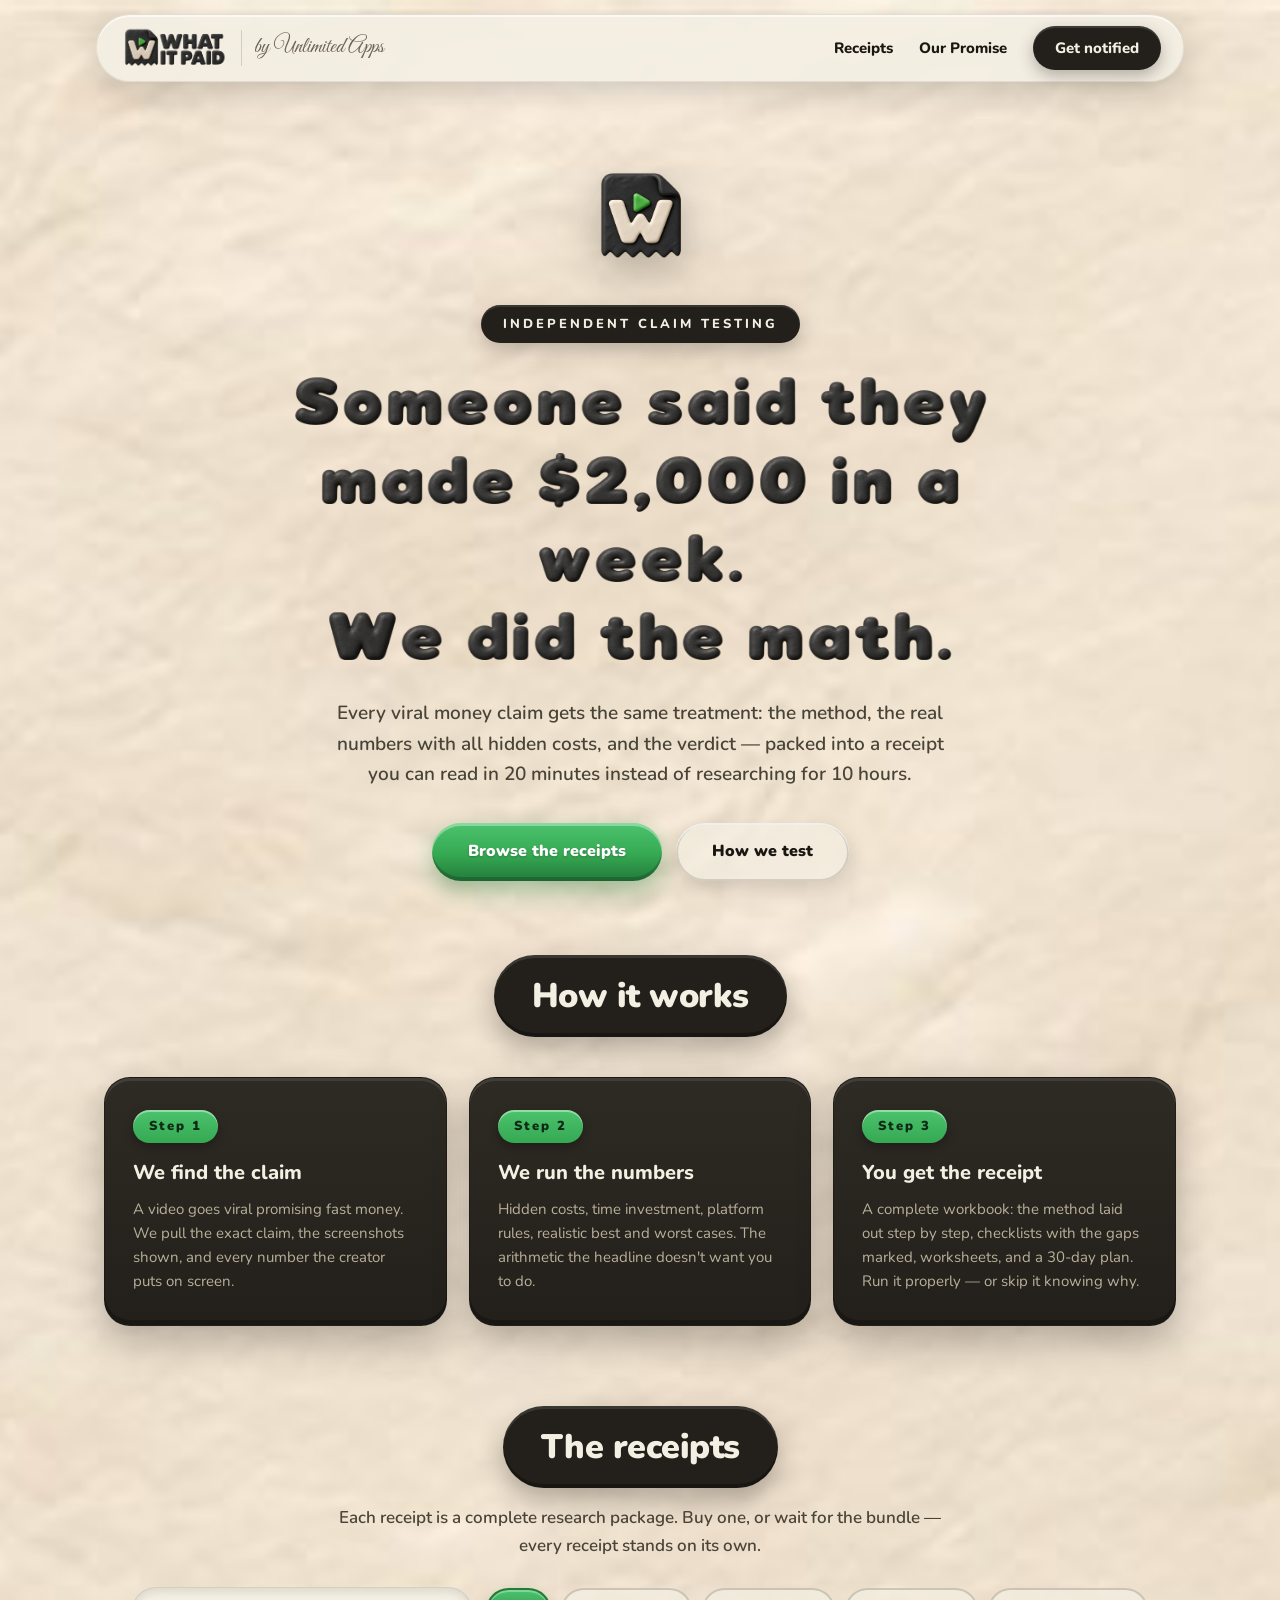
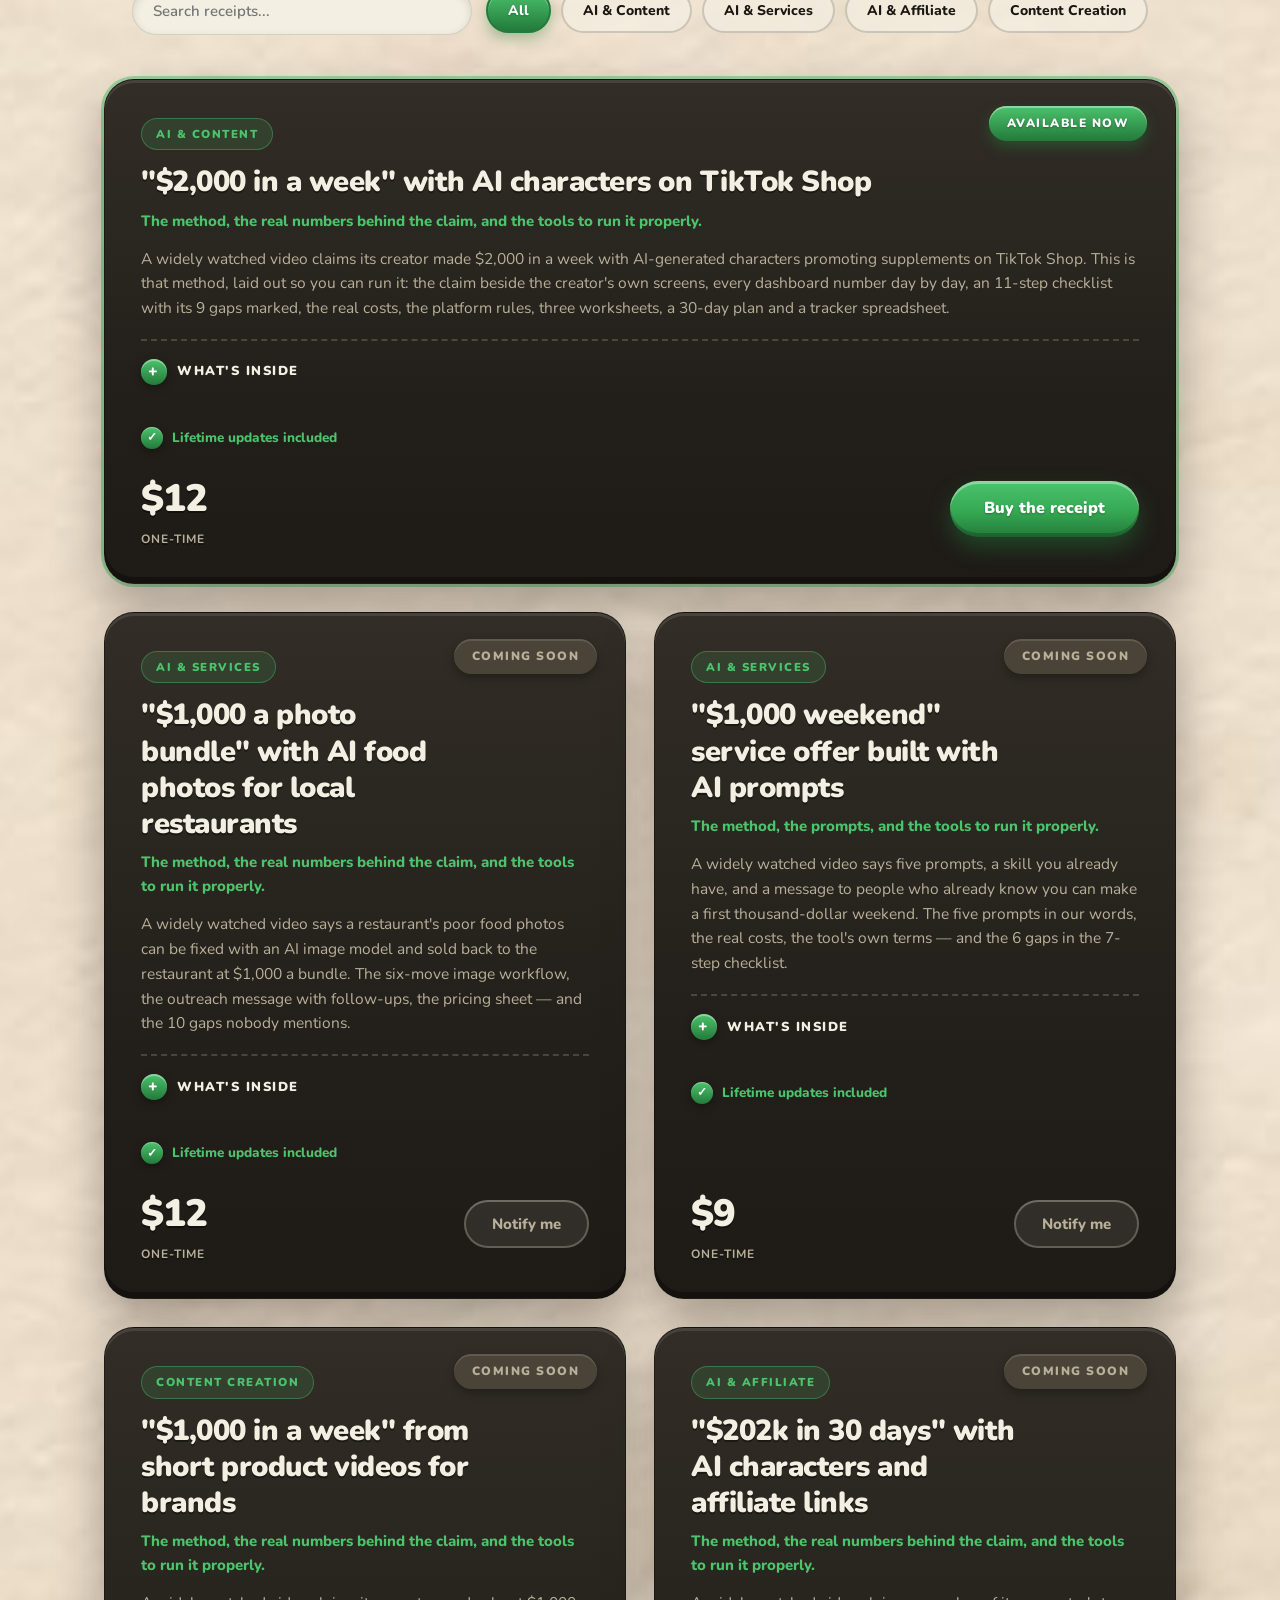
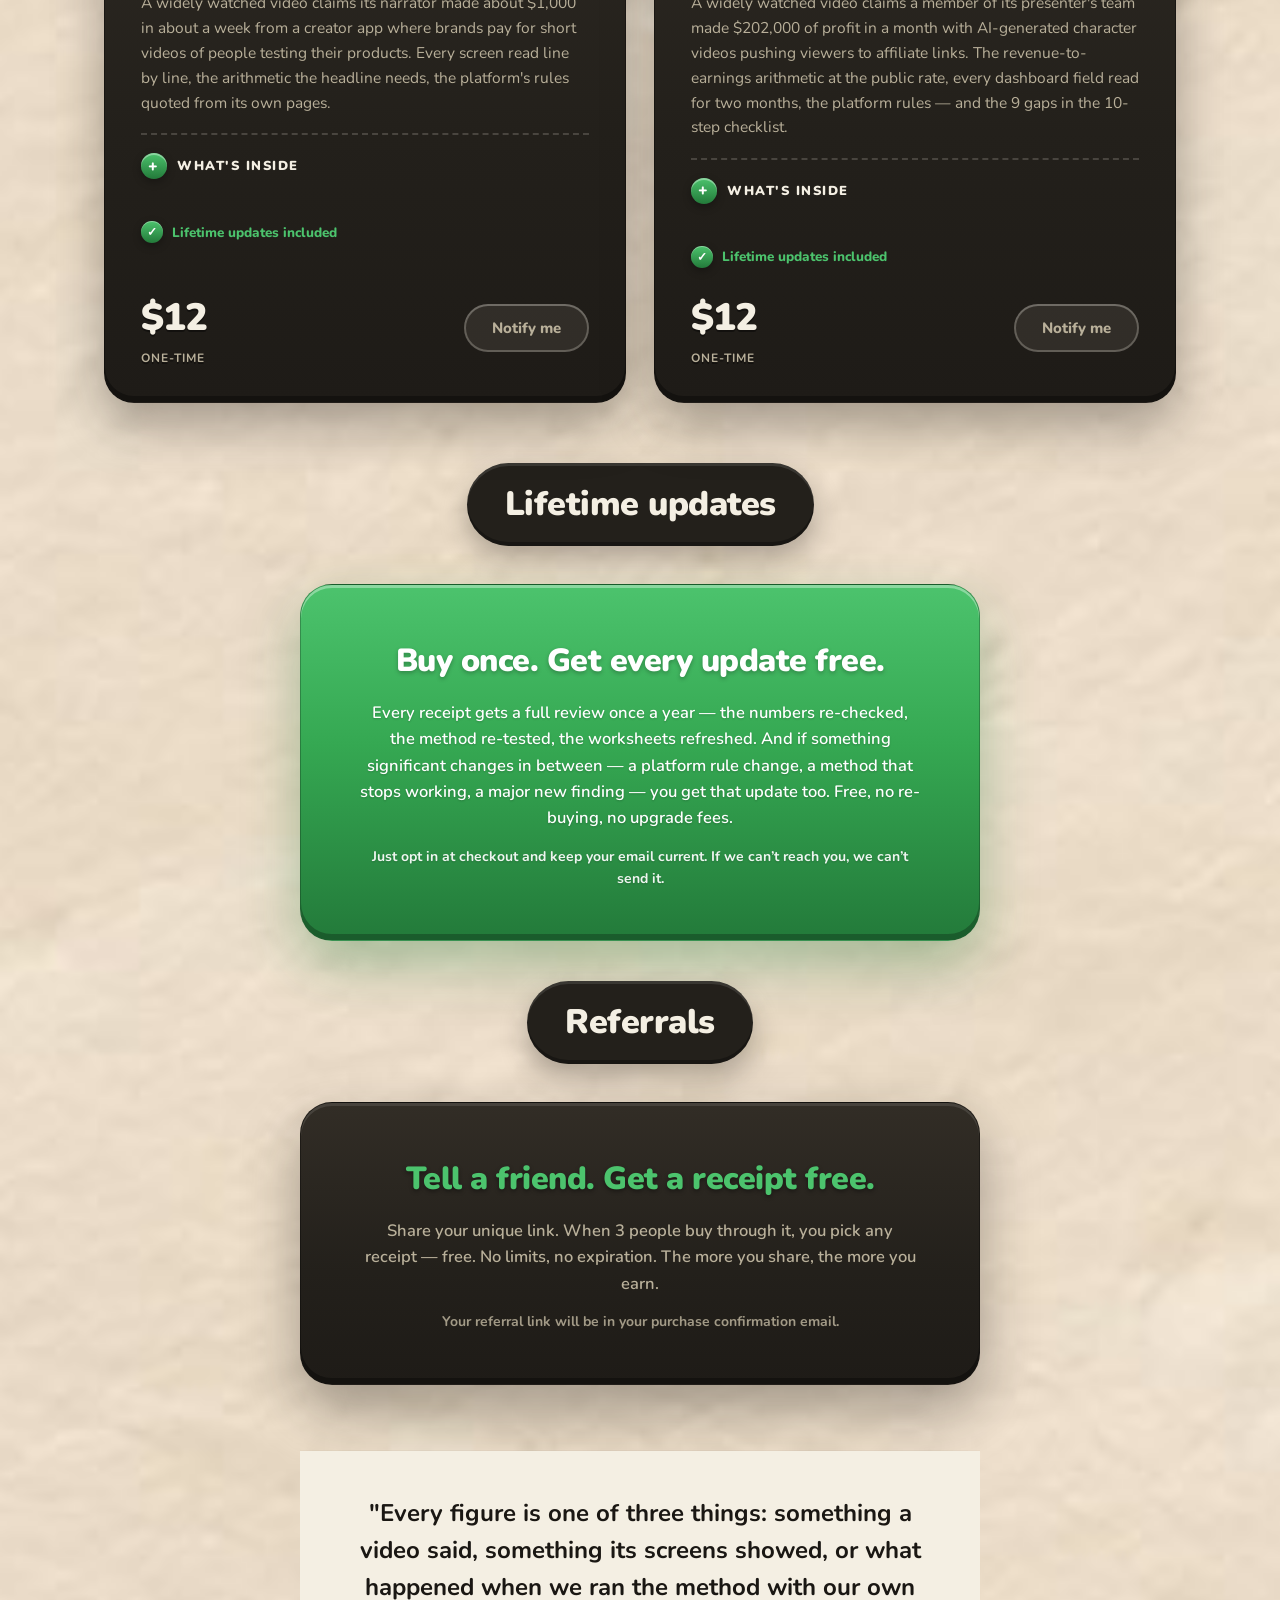
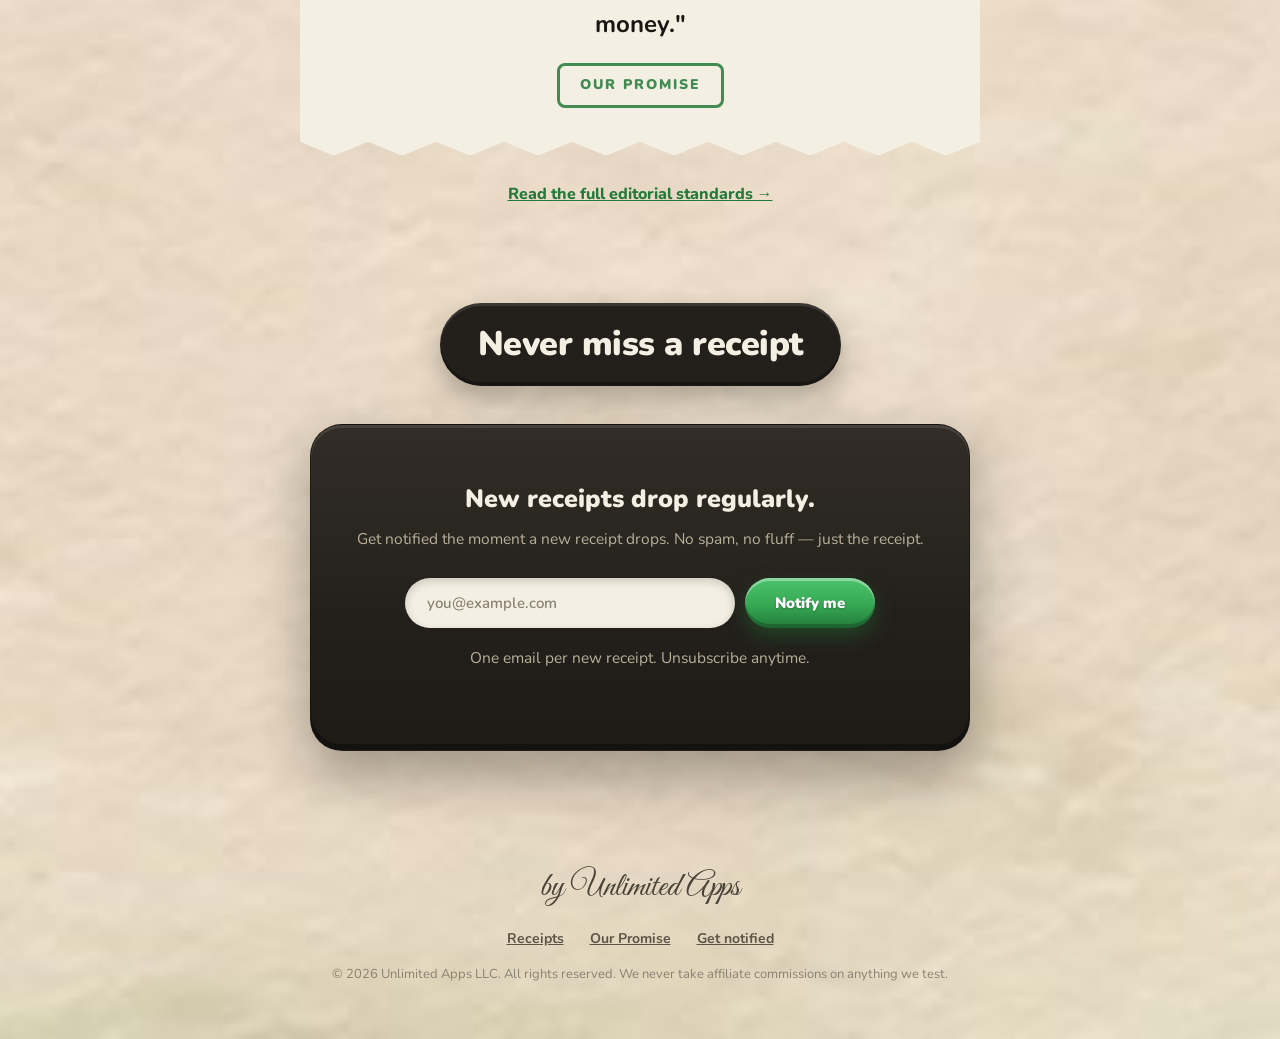
==== commit 15a2b745: "Receipt 02 held: card back to Coming soon pending flip-book format fix" ====
--- a/index.html
+++ b/index.html
@@ -179,7 +179,7 @@
       </article>
 
       <article class="card" data-category="ai-services" id="receipt-restaurant-photo-outreach">
-        <span class="badge live">Available now</span>
+        <span class="badge soon">Coming soon</span>
         <span class="cat-tag">AI &amp; Services</span>
         <h3 class="claim">"$1,000 a photo bundle" with AI food photos for local restaurants</h3>
         <p class="tagline">The method, the real numbers behind the claim, and the tools to run it properly.</p>
@@ -197,7 +197,7 @@
         <p class="lifetime">Lifetime updates included</p>
         <div class="card-foot">
           <div class="price">$12<small>one-time</small></div>
-          <a href="#" class="btn-buy" data-buy="restaurant-photo-outreach">Buy the receipt</a>
+          <button class="btn-notify" data-notify>Notify me</button>
         </div>
       </article>
 
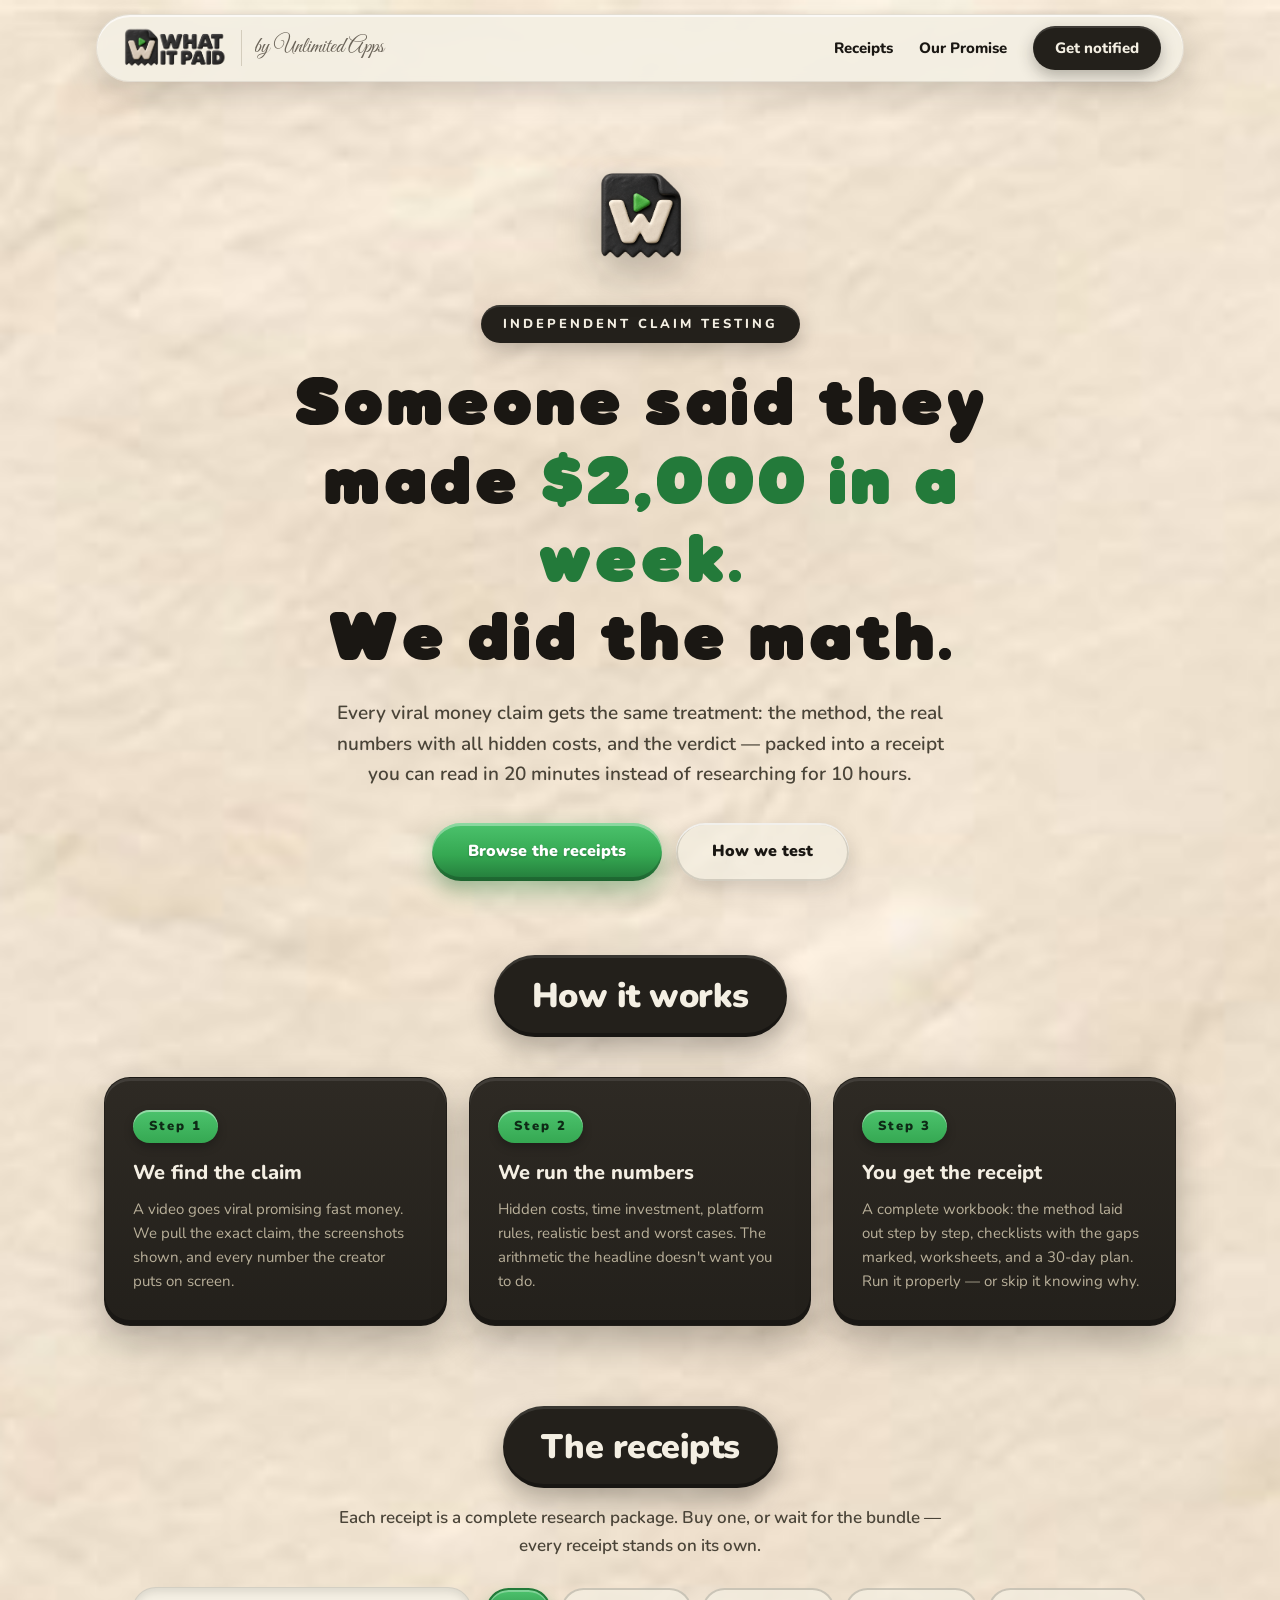
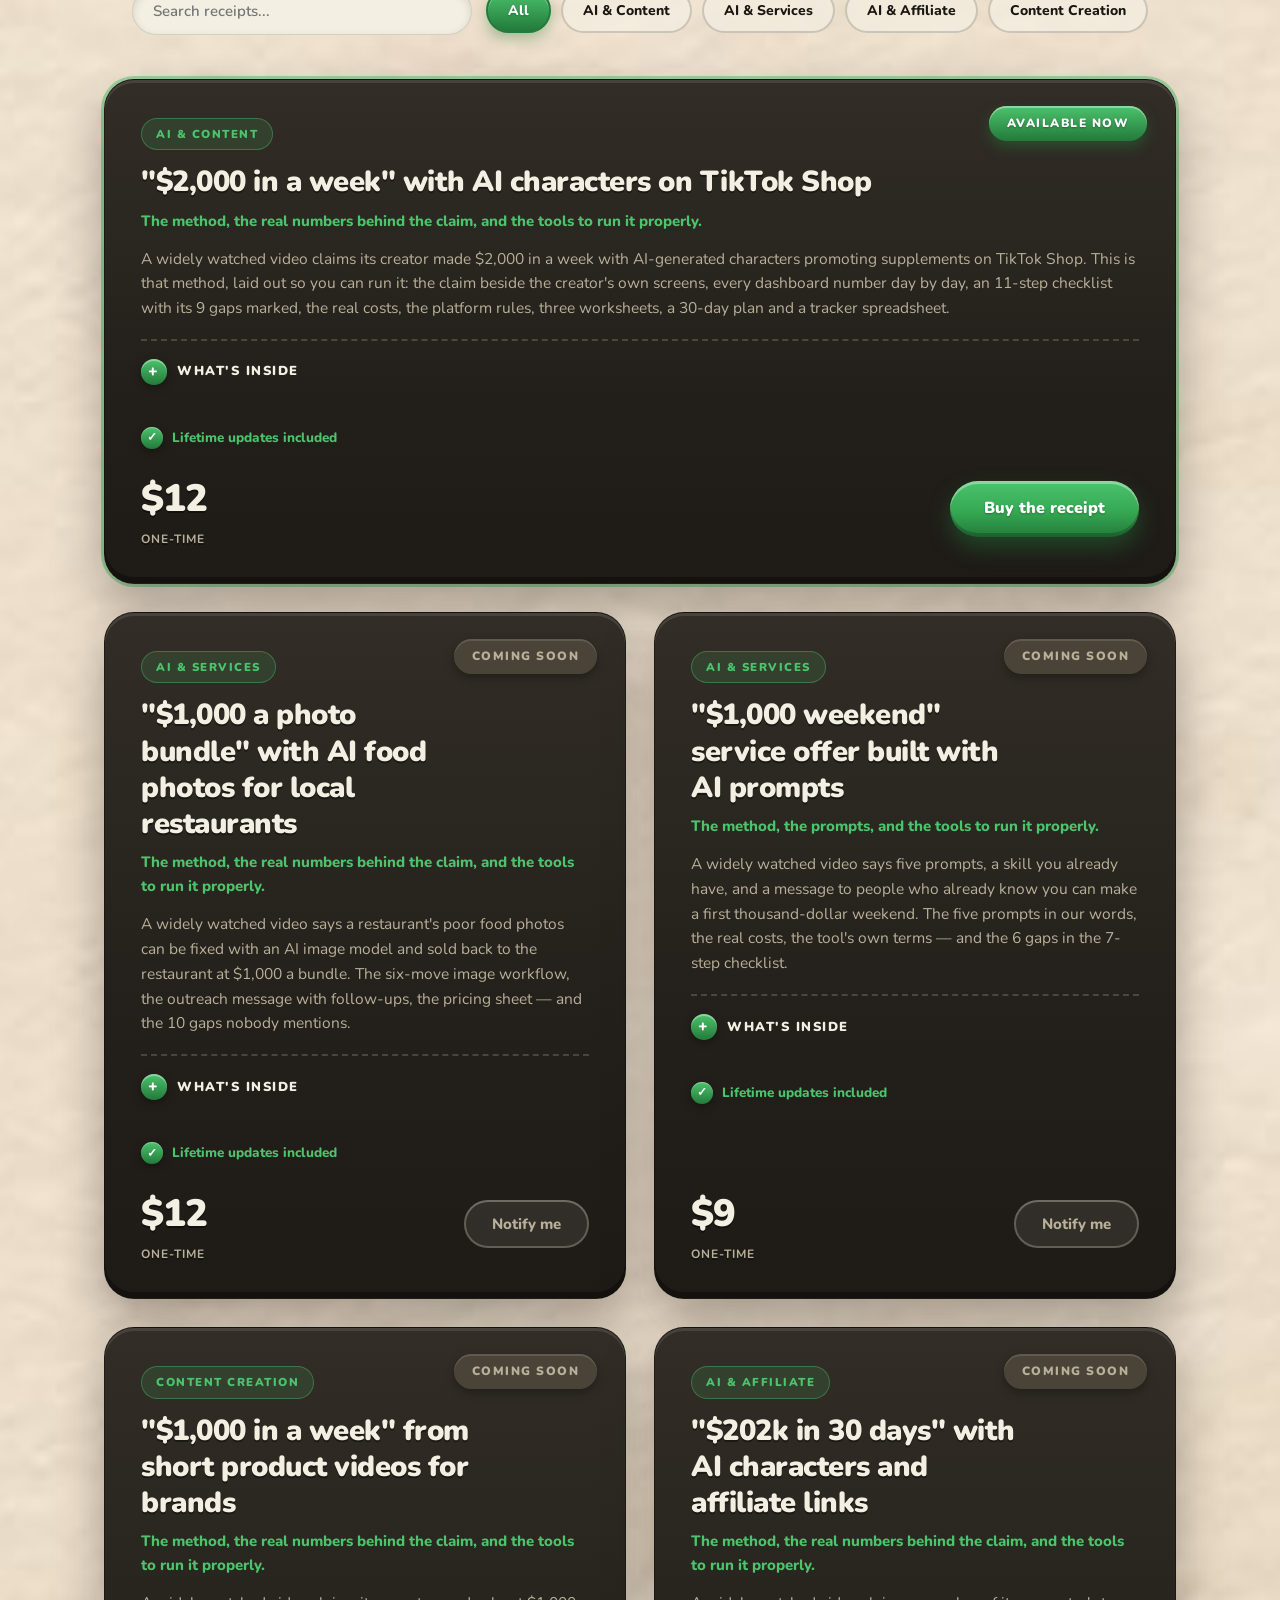
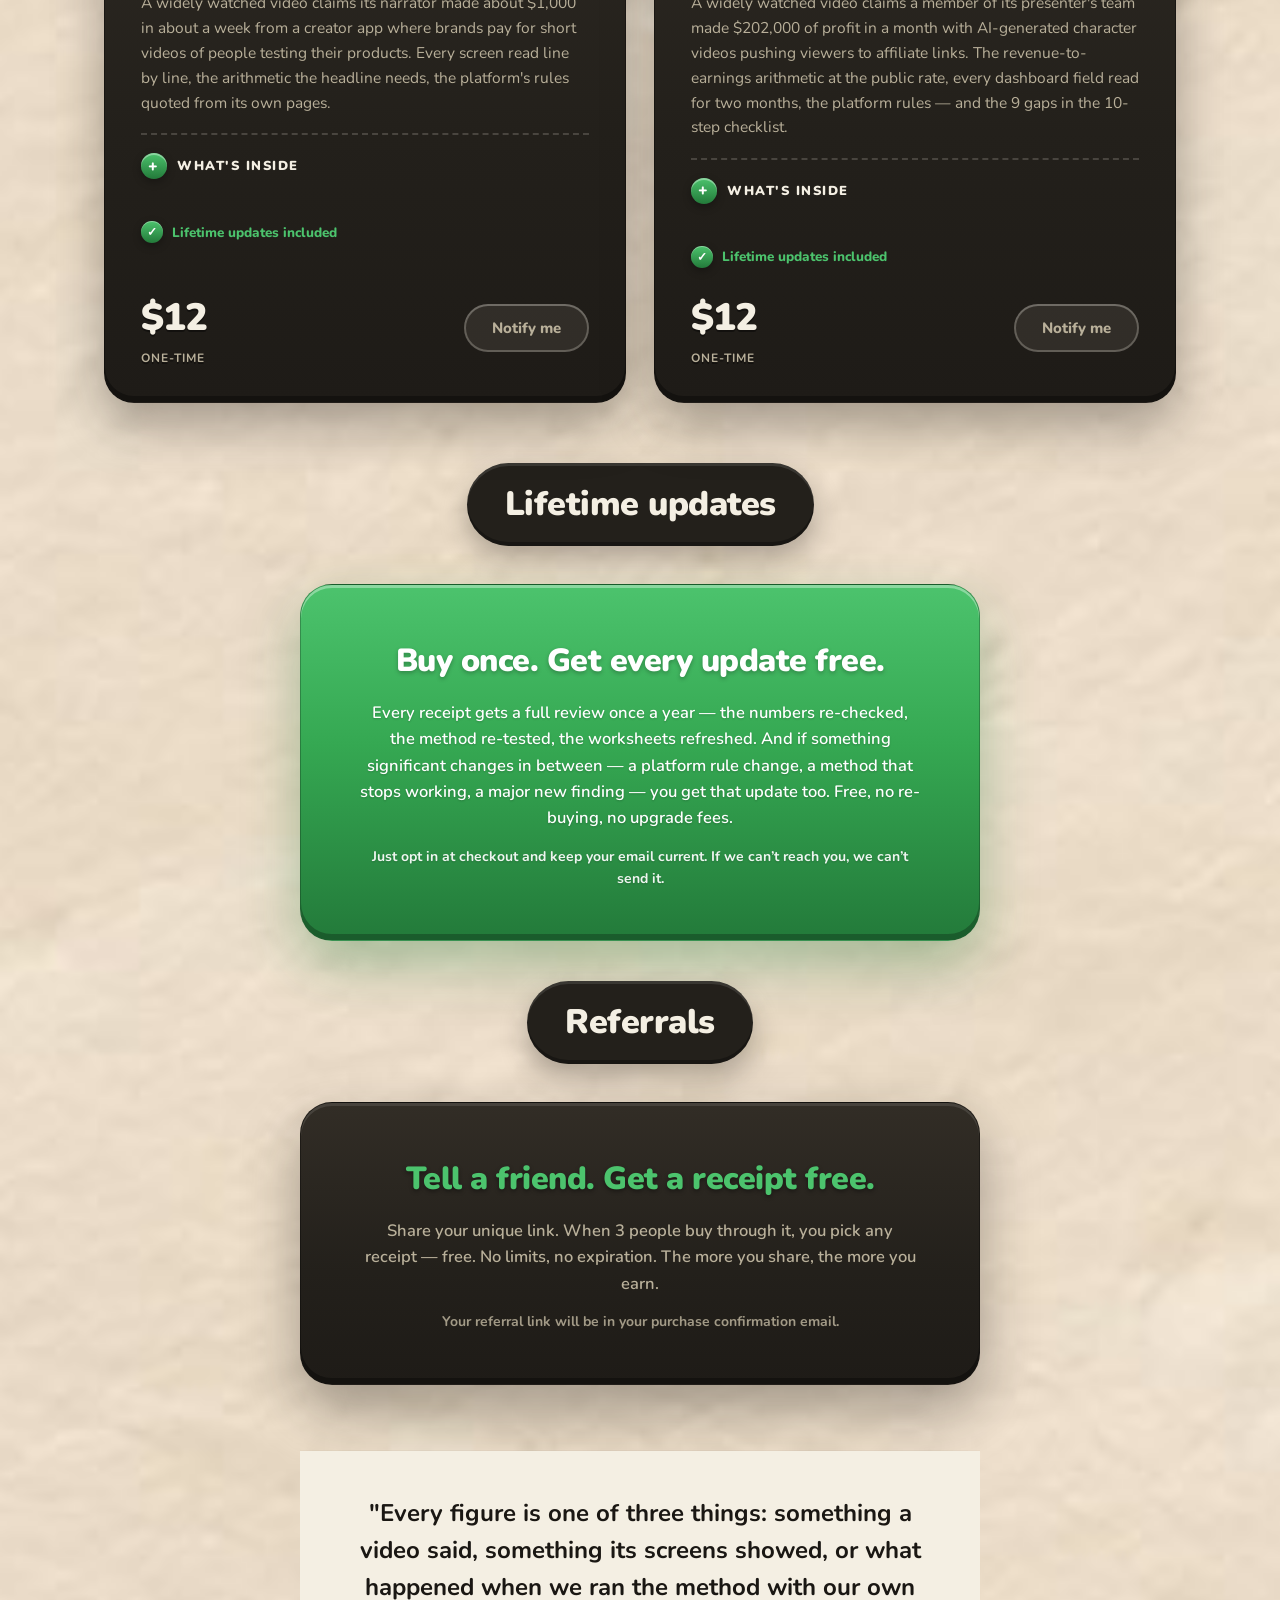
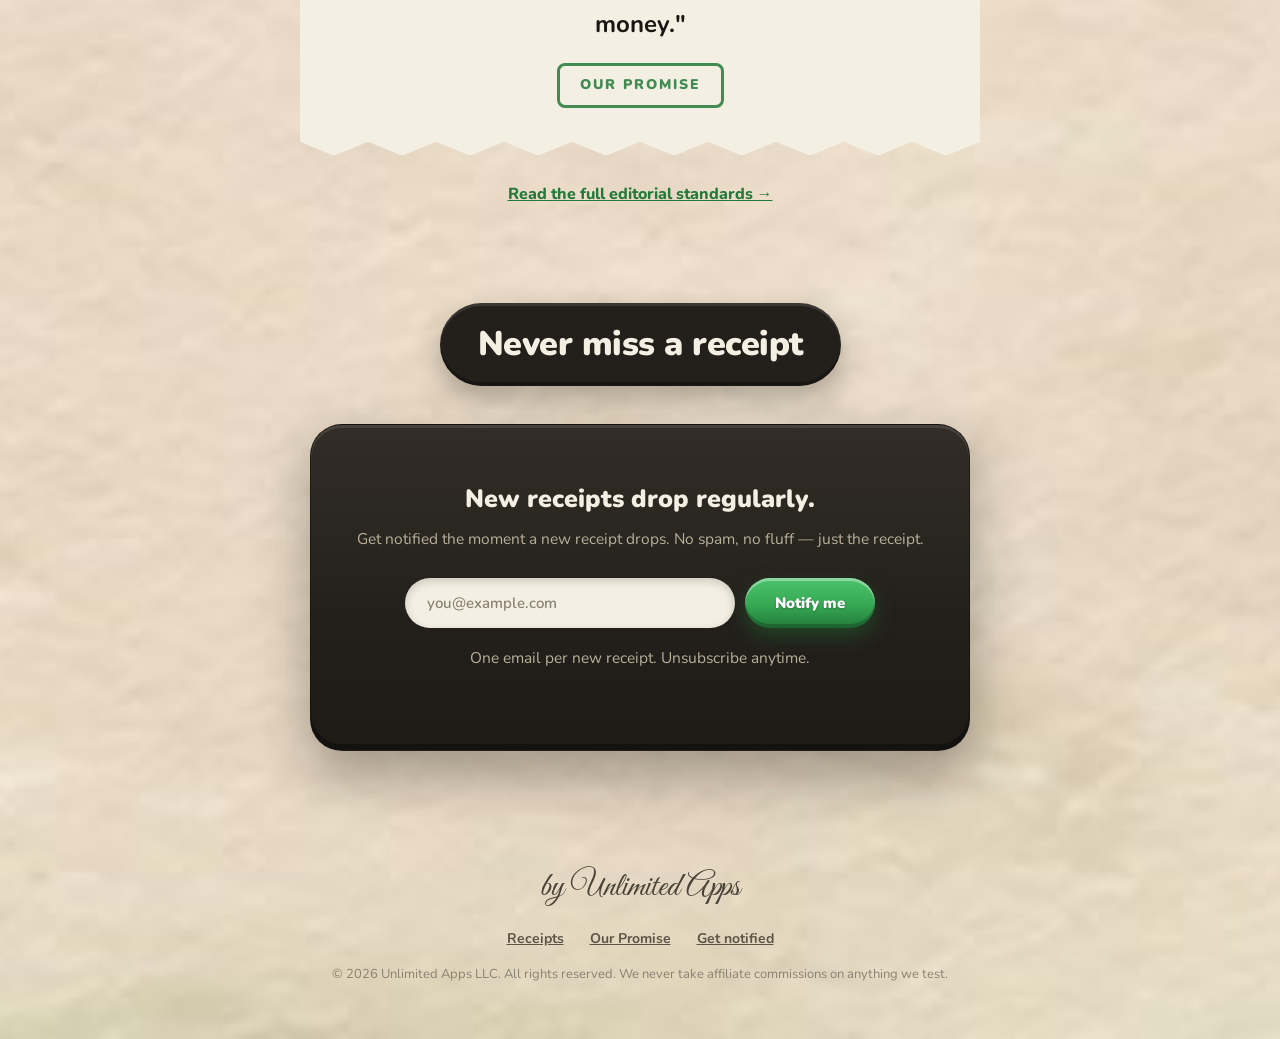
==== commit bcaf0055: "Bump asset version (index.html) for the phone font/bubble fix" ====
--- a/index.html
+++ b/index.html
@@ -29,7 +29,7 @@
 <link rel="preconnect" href="https://fonts.googleapis.com">
 <link rel="preconnect" href="https://fonts.gstatic.com" crossorigin>
 <link href="https://fonts.googleapis.com/css2?family=Nunito:wght@400;600;700;800;900&family=Great+Vibes&display=swap" rel="stylesheet">
-<link rel="stylesheet" href="assets/css/style.css">
+<link rel="stylesheet" href="assets/css/style.css?v=20261016p2">
 <script type="application/ld+json">
 {
   "@context": "https://schema.org",
@@ -334,6 +334,6 @@
   </div>
 </footer>
 
-<script src="assets/js/site.js"></script>
+<script src="assets/js/site.js?v=20261016p2"></script>
 </body>
 </html>
--- a/assets/css/style.css
+++ b/assets/css/style.css
@@ -19,7 +19,7 @@
 /* ============ What It Paid clay color font (v2.200) ============ */
 @font-face {
   font-family: "WIPClay";
-  src: url("../fonts/WhatItPaidClayColor-Bold.woff2") format("woff2");
+  src: url("../fonts/WhatItPaidClay-Bold-web.woff2") format("woff2");
   font-weight: 700;
   font-style: normal;
   font-display: swap;
@@ -30,7 +30,7 @@
 
 * { box-sizing: border-box; margin: 0; padding: 0; }
 
-html { scroll-behavior: smooth; }
+html { scroll-behavior: smooth; text-size-adjust: 100%; -webkit-text-size-adjust: 100%; }
 
 body {
   font-family: var(--font);
@@ -789,3 +789,23 @@
 .brandlock { display: flex; align-items: center; }
 .by-ua { font-family: 'Great Vibes', cursive; font-size: 22px; color: #6b6459; border-left: 1px solid #d4cdbd; padding-left: 12px; margin-left: 12px; text-decoration: none; white-space: nowrap; }
 .by-ua:hover { color: #1a1713; text-decoration: underline; }
+
+/* ============ phone parity pass (2026-10-16) ============
+   The phone view mirrors the desktop site: same header lockup, same hero
+   composition, nothing clipped or pushed off the pill. */
+@media (max-width: 760px) {
+  .header-inner { padding: 8px 12px; gap: 8px; }
+  .brandlock { min-width: 0; gap: 8px; }
+  .brand img { height: 30px; }
+  .by-ua { font-size: 12px; white-space: nowrap; }
+  .nav { gap: 0; }
+  .btn-small { padding: 8px 13px; font-size: 13px; white-space: nowrap; }
+  .hero { padding: 40px 0 8px; }
+  .hero-mark img { width: 84px; margin-bottom: 16px; }
+  .hero h1 { font-size: clamp(26px, 6.9vw, 68px); }
+  .header-inner { flex-wrap: nowrap; }
+  .brandlock { flex: 1 1 auto; min-width: 0; }
+  .brandlock .by-ua { overflow: hidden; text-overflow: ellipsis; }
+  .nav { flex: 0 0 auto; }
+  .btn-small { padding: 7px 12px; font-size: 12.5px; white-space: nowrap; flex: 0 0 auto; }
+}
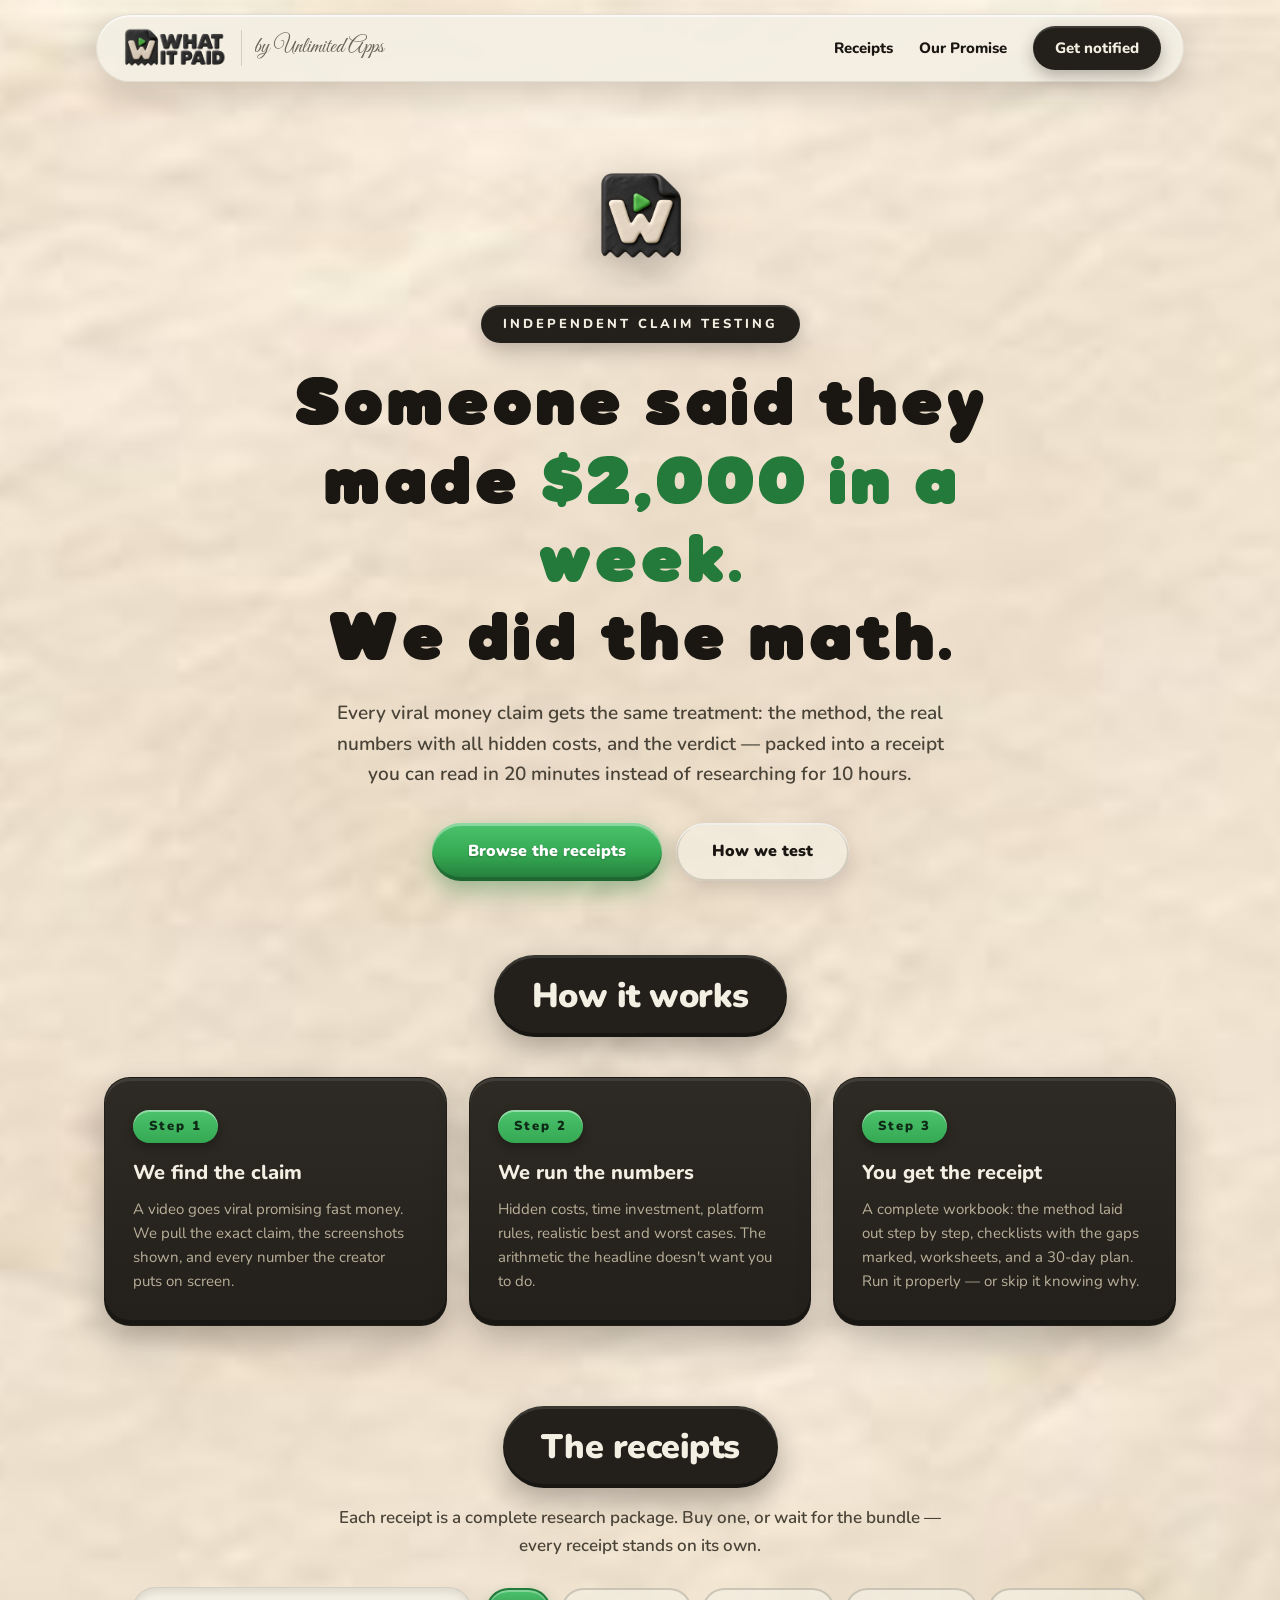
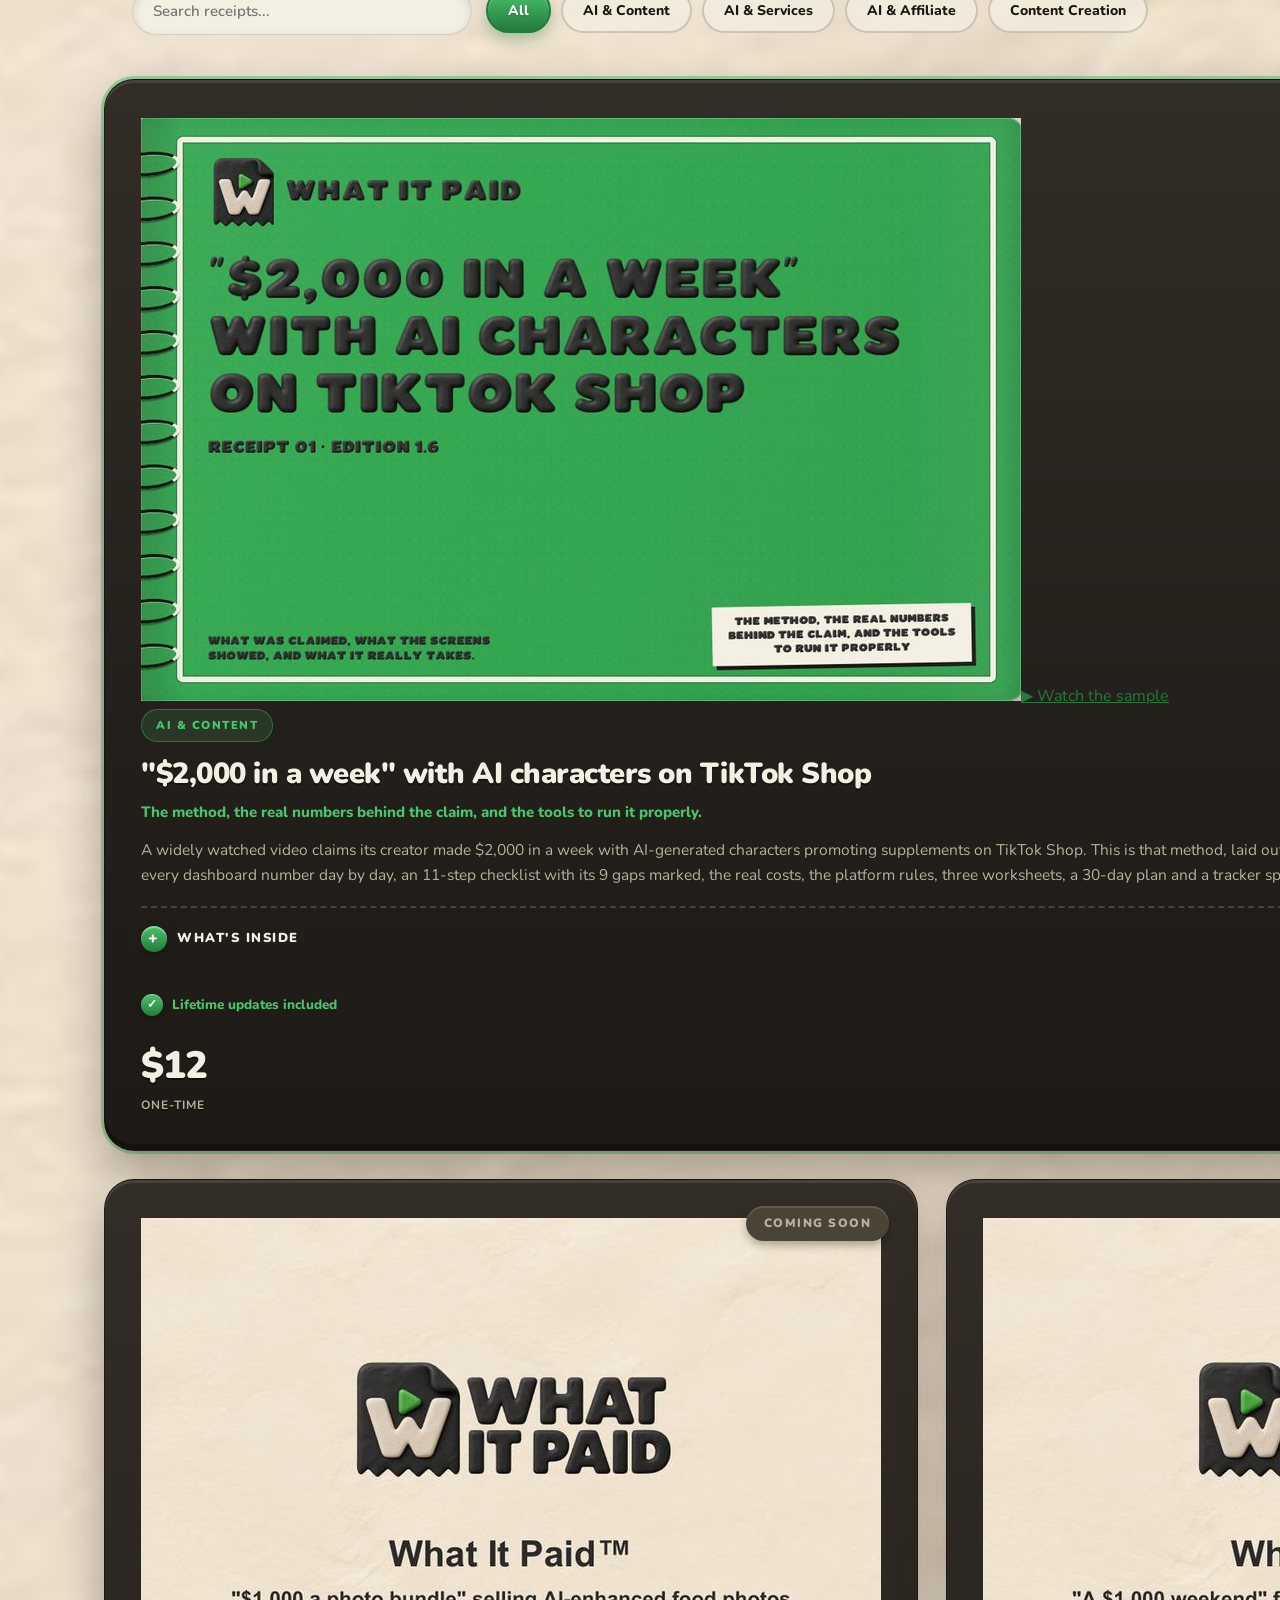
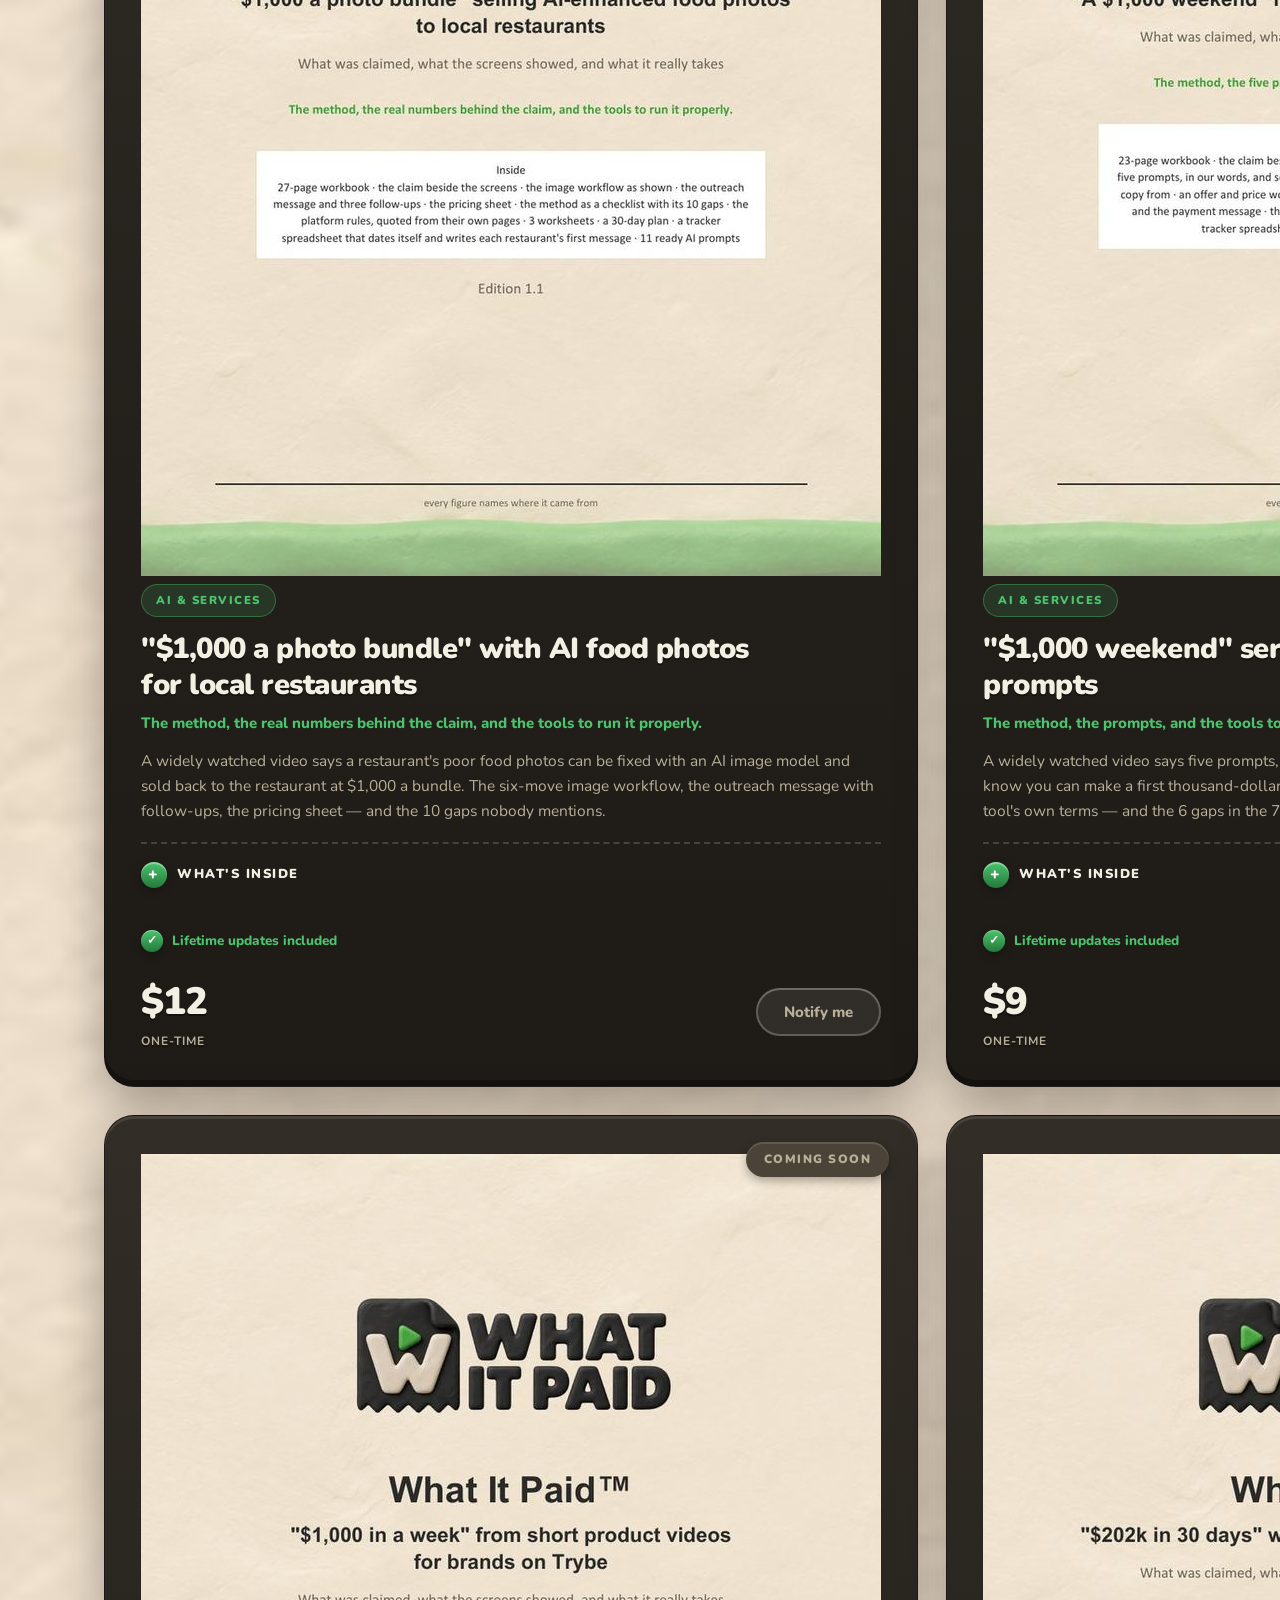
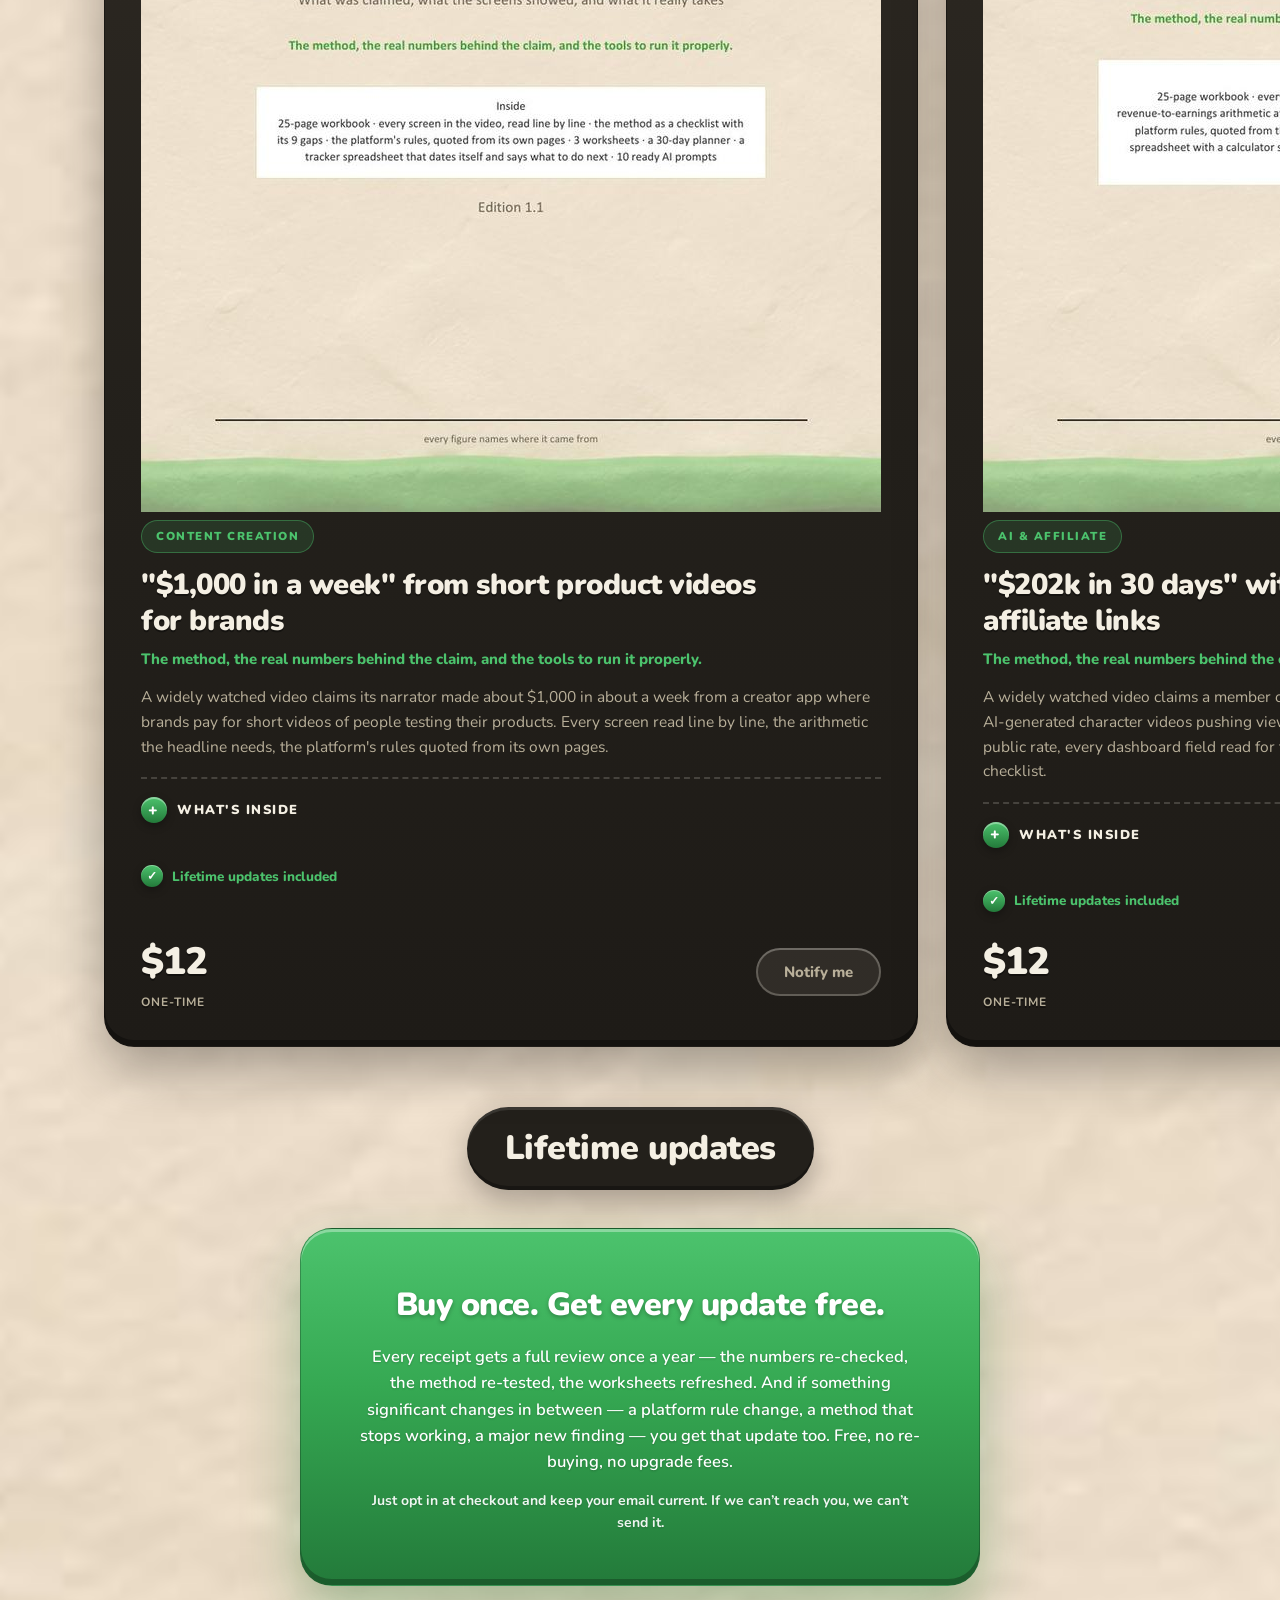
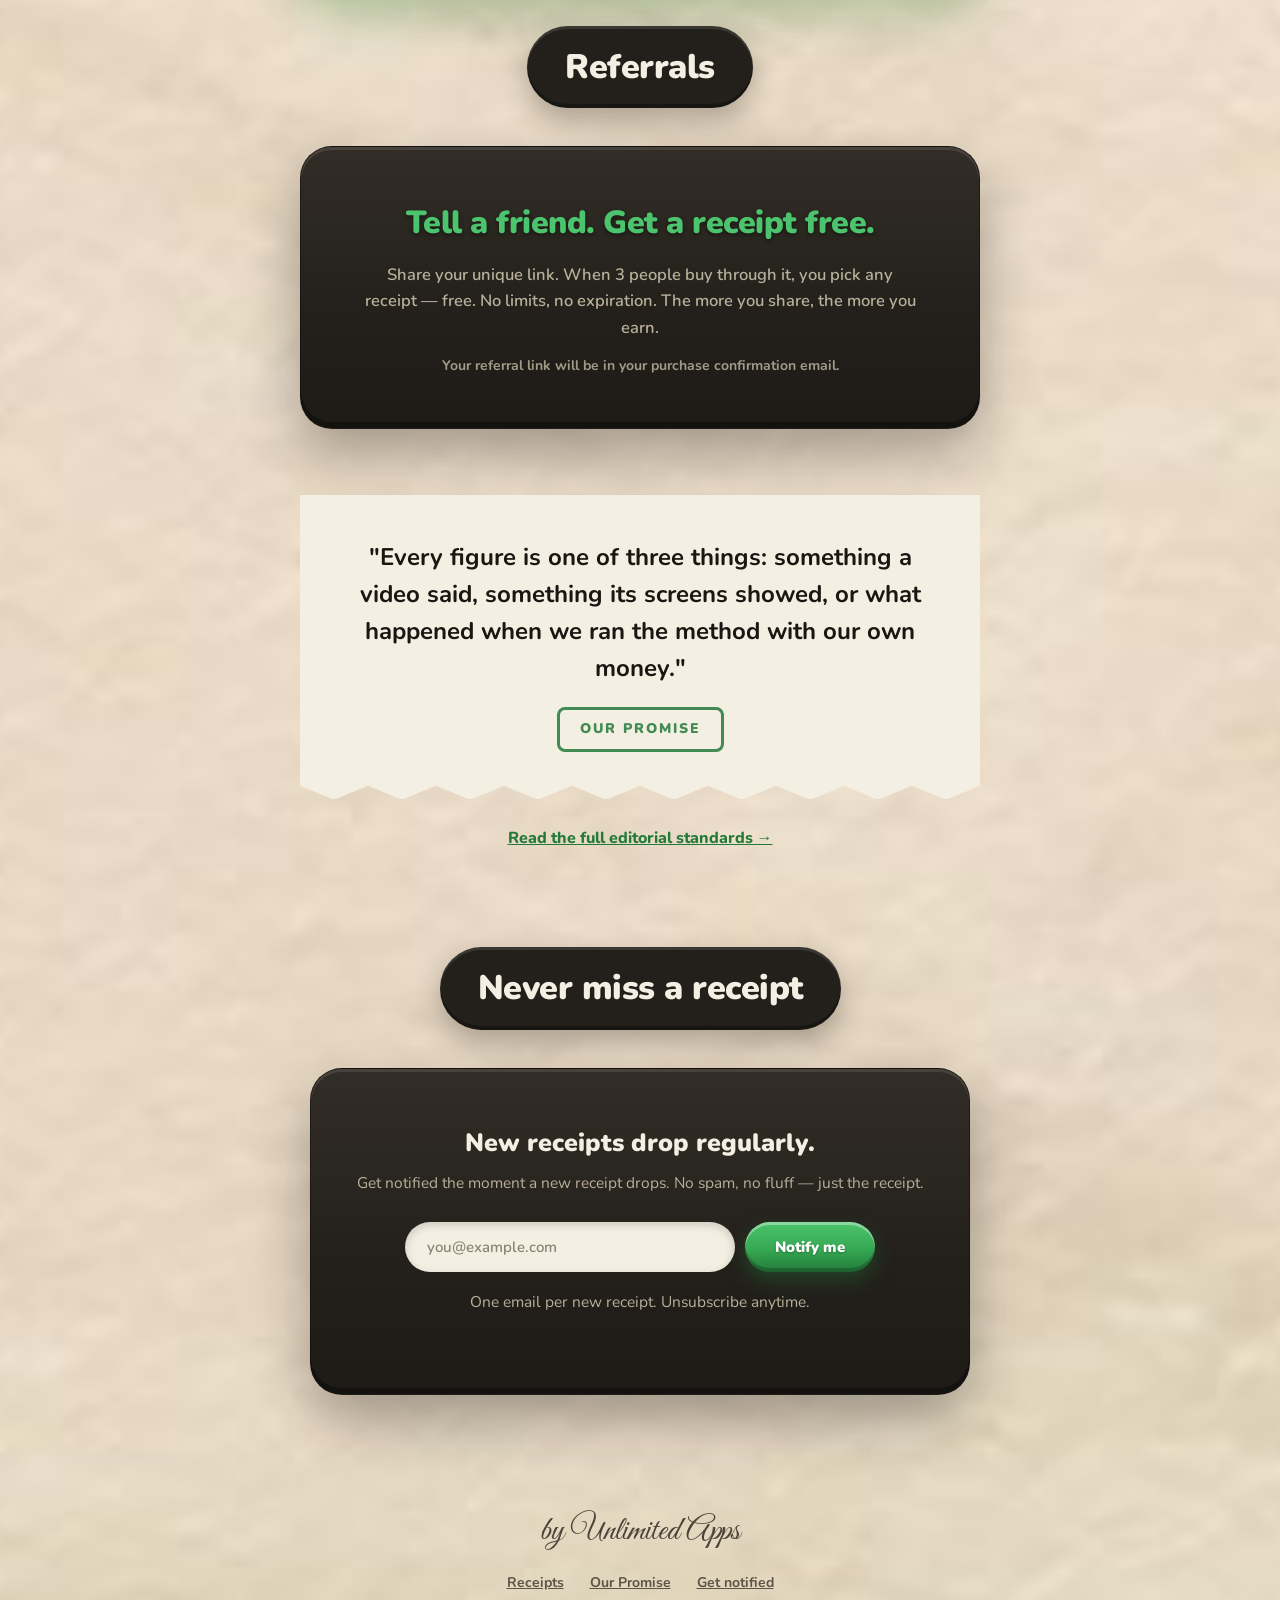
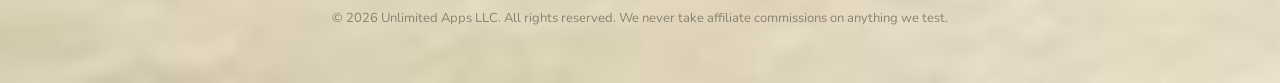
==== commit 6ffb7ac5: "Wide cards with book images, sample-presentation modal, clay pass (stamp p3)" ====
--- a/index.html
+++ b/index.html
@@ -29,7 +29,7 @@
 <link rel="preconnect" href="https://fonts.googleapis.com">
 <link rel="preconnect" href="https://fonts.gstatic.com" crossorigin>
 <link href="https://fonts.googleapis.com/css2?family=Nunito:wght@400;600;700;800;900&family=Great+Vibes&display=swap" rel="stylesheet">
-<link rel="stylesheet" href="assets/css/style.css?v=20261016p2">
+<link rel="stylesheet" href="assets/css/style.css?v=20261016p3">
 <script type="application/ld+json">
 {
   "@context": "https://schema.org",
@@ -157,6 +157,7 @@
     <div class="product-grid">
 
       <article class="card live" data-category="ai-content" id="receipt-tiktok-shop-ai-characters">
+<a class="card-media" href="#" data-sample="receipt-01" aria-label="Watch the Receipt 01 sample presentation"><img src="assets/img/book-receipt-01.jpg" alt="Receipt 01 flip-book cover" loading="lazy"><span class="sample-chip">&#9654; Watch the sample</span></a>
         <span class="badge live">Available now</span>
         <span class="cat-tag">AI &amp; Content</span>
         <h3 class="claim">"$2,000 in a week" with AI characters on TikTok Shop</h3>
@@ -179,6 +180,7 @@
       </article>
 
       <article class="card" data-category="ai-services" id="receipt-restaurant-photo-outreach">
+<figure class="card-media"><img src="assets/img/book-receipt-02.jpg" alt="Receipt 02 workbook cover" loading="lazy"></figure>
         <span class="badge soon">Coming soon</span>
         <span class="cat-tag">AI &amp; Services</span>
         <h3 class="claim">"$1,000 a photo bundle" with AI food photos for local restaurants</h3>
@@ -202,6 +204,7 @@
       </article>
 
       <article class="card" data-category="ai-services" id="receipt-service-offer-weekend">
+<figure class="card-media"><img src="assets/img/book-receipt-03.jpg" alt="Receipt 03 workbook cover" loading="lazy"></figure>
         <span class="badge soon">Coming soon</span>
         <span class="cat-tag">AI &amp; Services</span>
         <h3 class="claim">"$1,000 weekend" service offer built with AI prompts</h3>
@@ -225,6 +228,7 @@
       </article>
 
       <article class="card" data-category="content-creation" id="receipt-ugc-creator-trybe">
+<figure class="card-media"><img src="assets/img/book-receipt-04.jpg" alt="Receipt 04 workbook cover" loading="lazy"></figure>
         <span class="badge soon">Coming soon</span>
         <span class="cat-tag">Content Creation</span>
         <h3 class="claim">"$1,000 in a week" from short product videos for brands</h3>
@@ -248,6 +252,7 @@
       </article>
 
       <article class="card" data-category="ai-affiliate" id="receipt-ai-creator-amazon-affiliate">
+<figure class="card-media"><img src="assets/img/book-receipt-05.jpg" alt="Receipt 05 workbook cover" loading="lazy"></figure>
         <span class="badge soon">Coming soon</span>
         <span class="cat-tag">AI &amp; Affiliate</span>
         <h3 class="claim">"$202k in 30 days" with AI characters and affiliate links</h3>
@@ -334,6 +339,14 @@
   </div>
 </footer>
 
-<script src="assets/js/site.js?v=20261016p2"></script>
+<script src="assets/js/site.js?v=20261016p3"></script>
+
+<div class="sample-modal" id="sampleModal" hidden>
+  <div class="sample-backdrop" data-close-sample></div>
+  <div class="sample-box" role="dialog" aria-modal="true" aria-label="Sample presentation">
+    <button class="sample-close" data-close-sample aria-label="Close sample">&times;</button>
+    <video id="sampleVideo" controls playsinline preload="metadata"></video>
+  </div>
+</div>
 </body>
 </html>
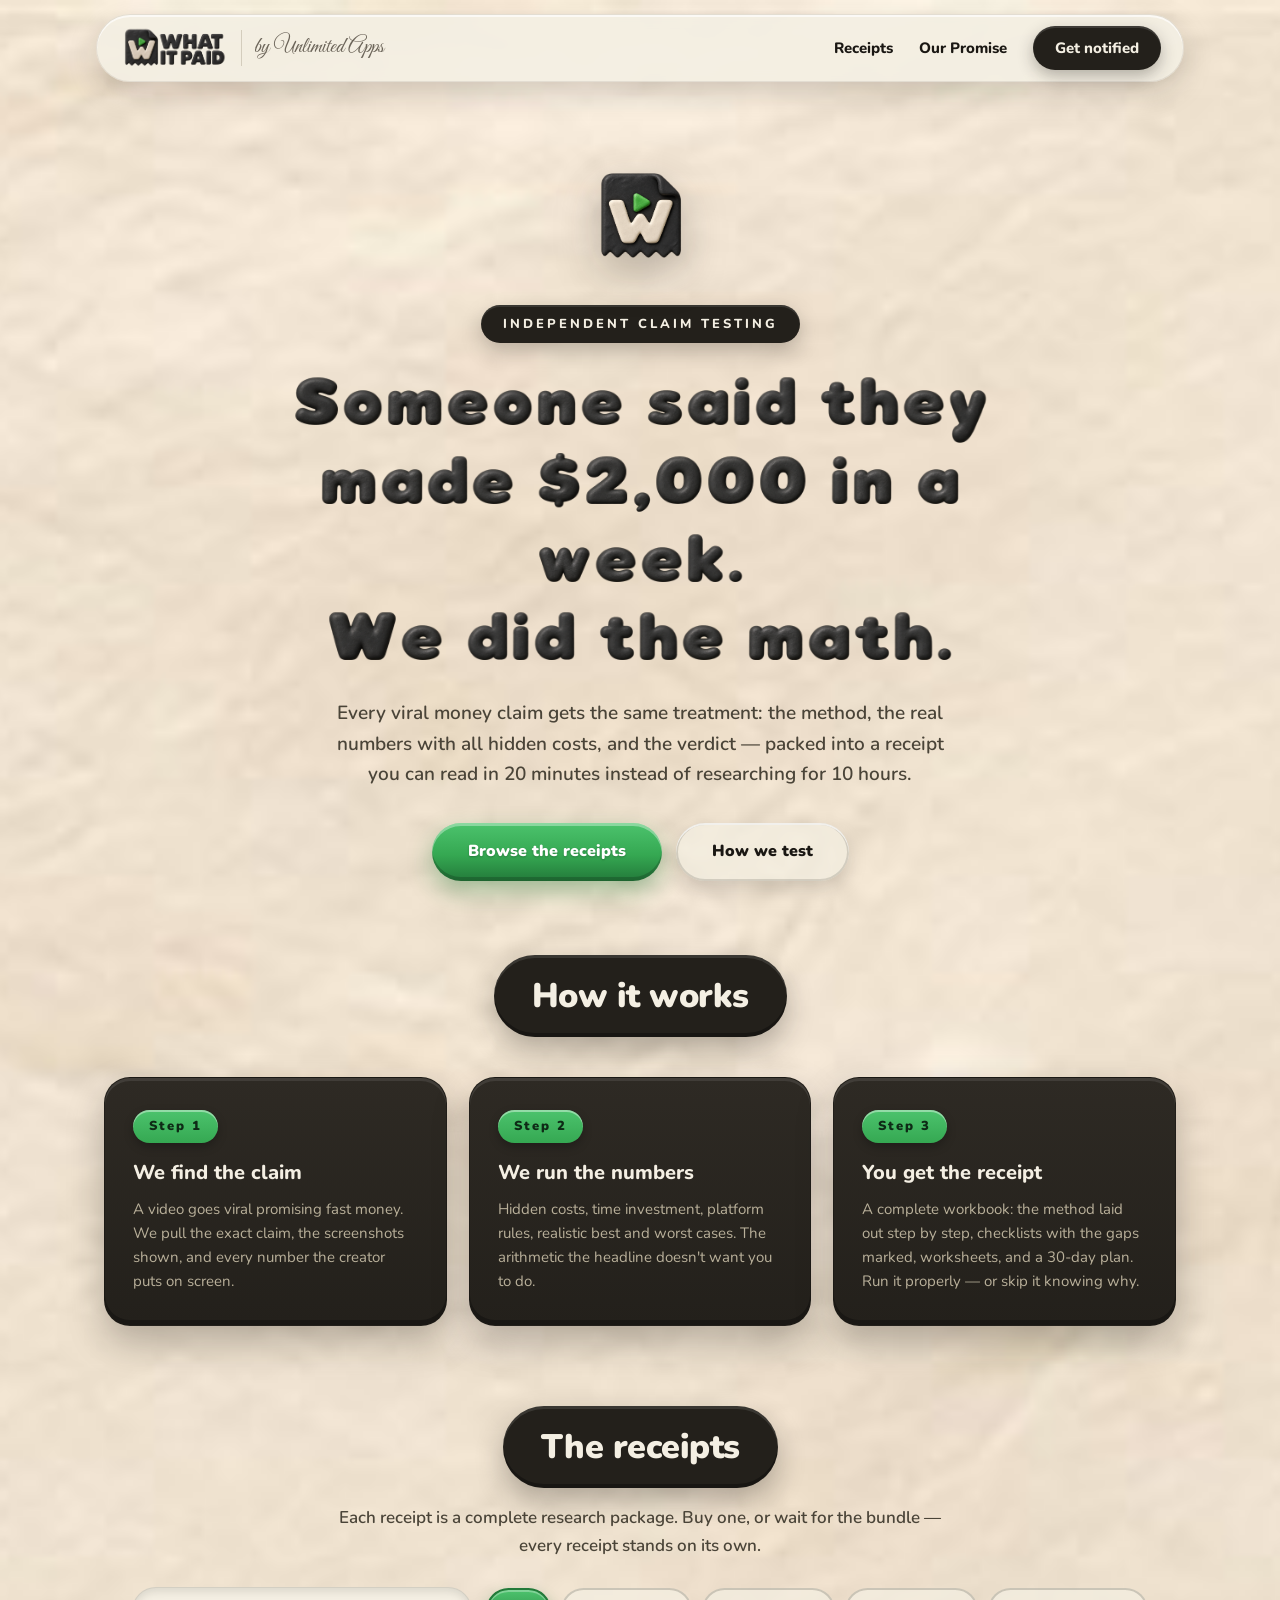
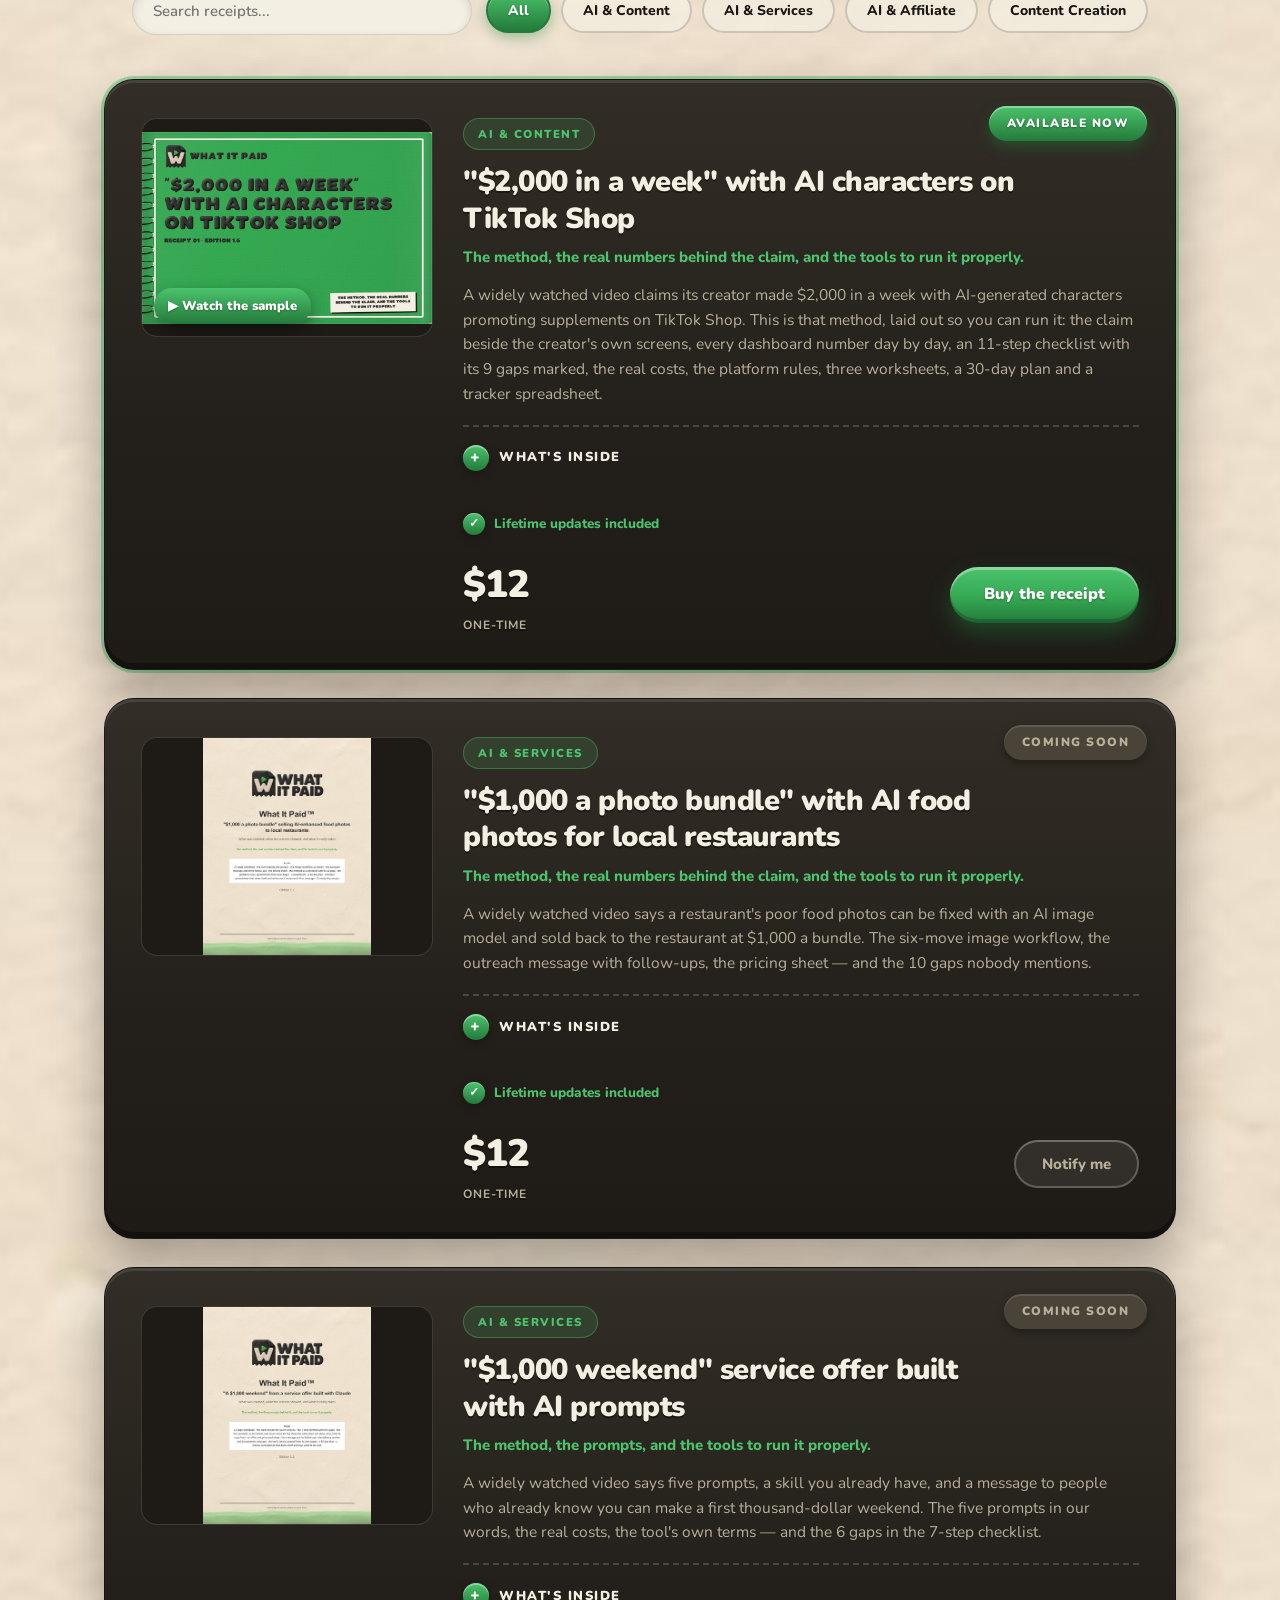
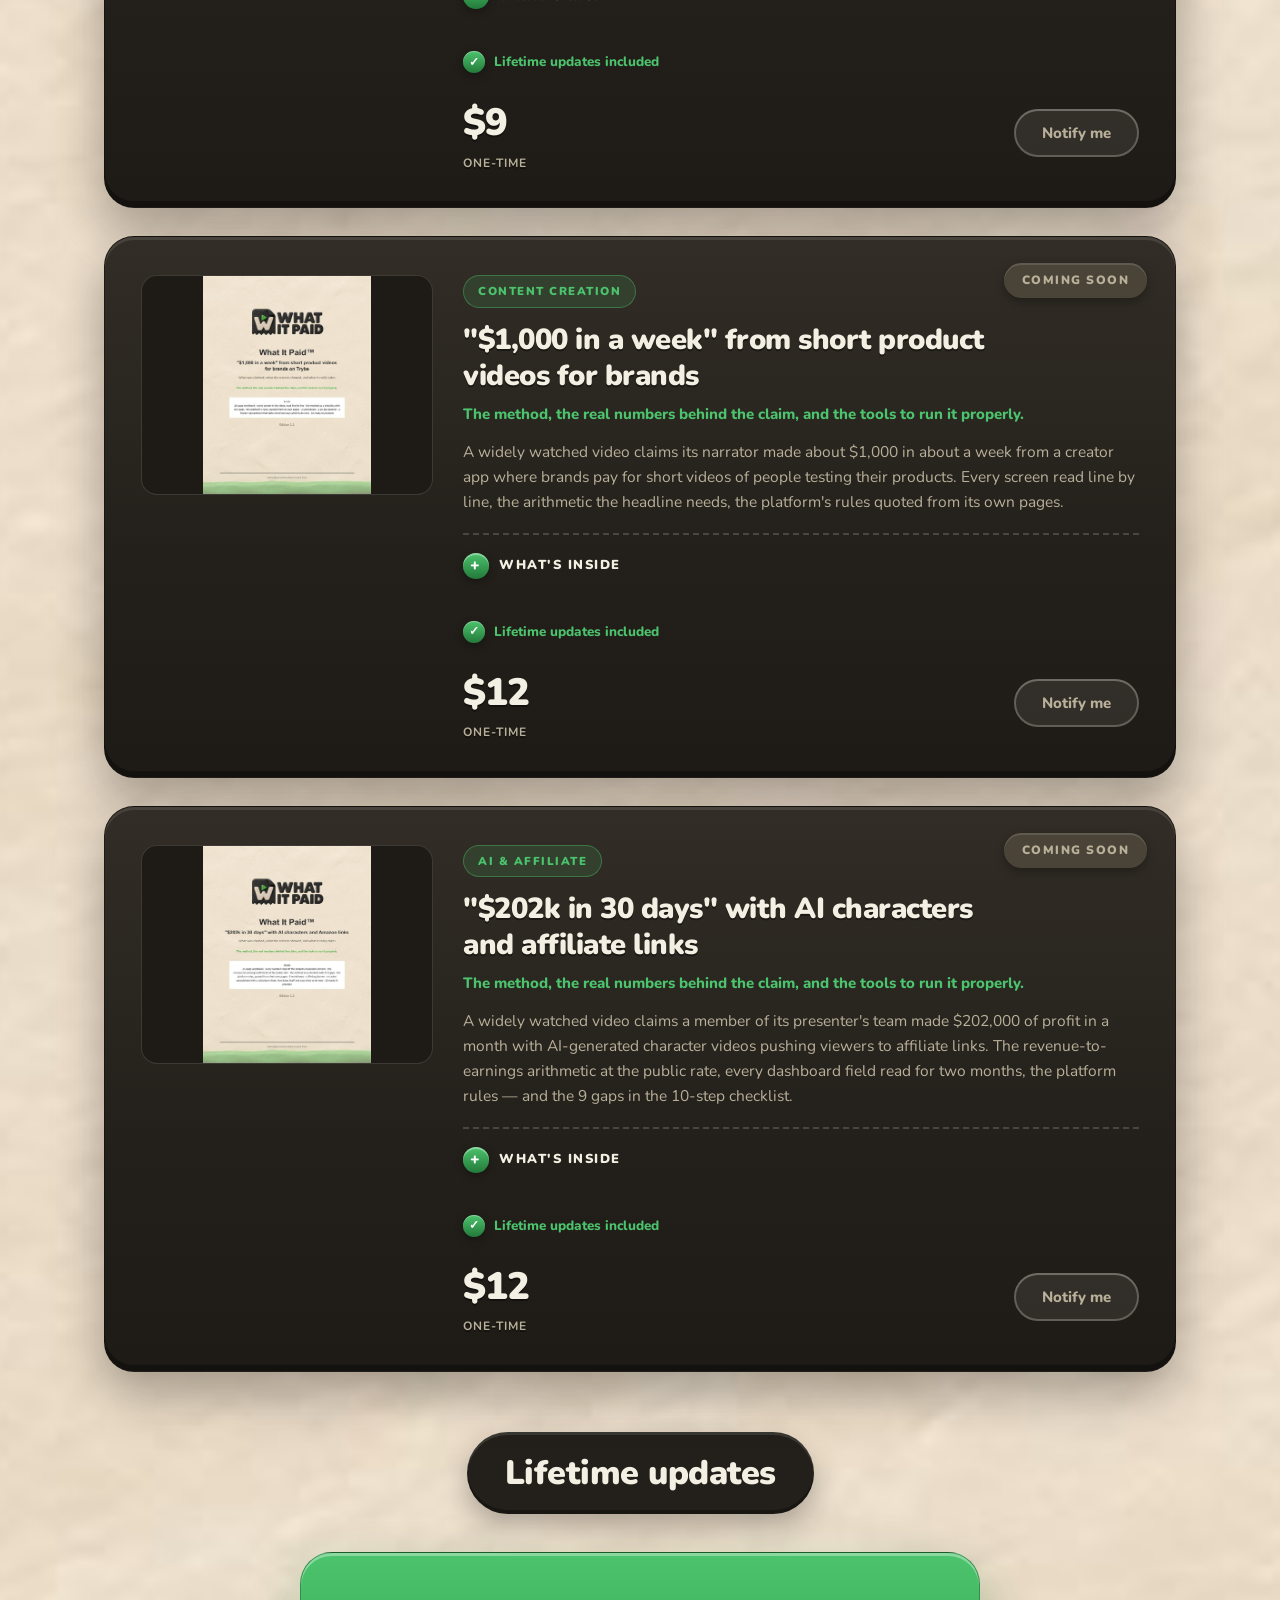
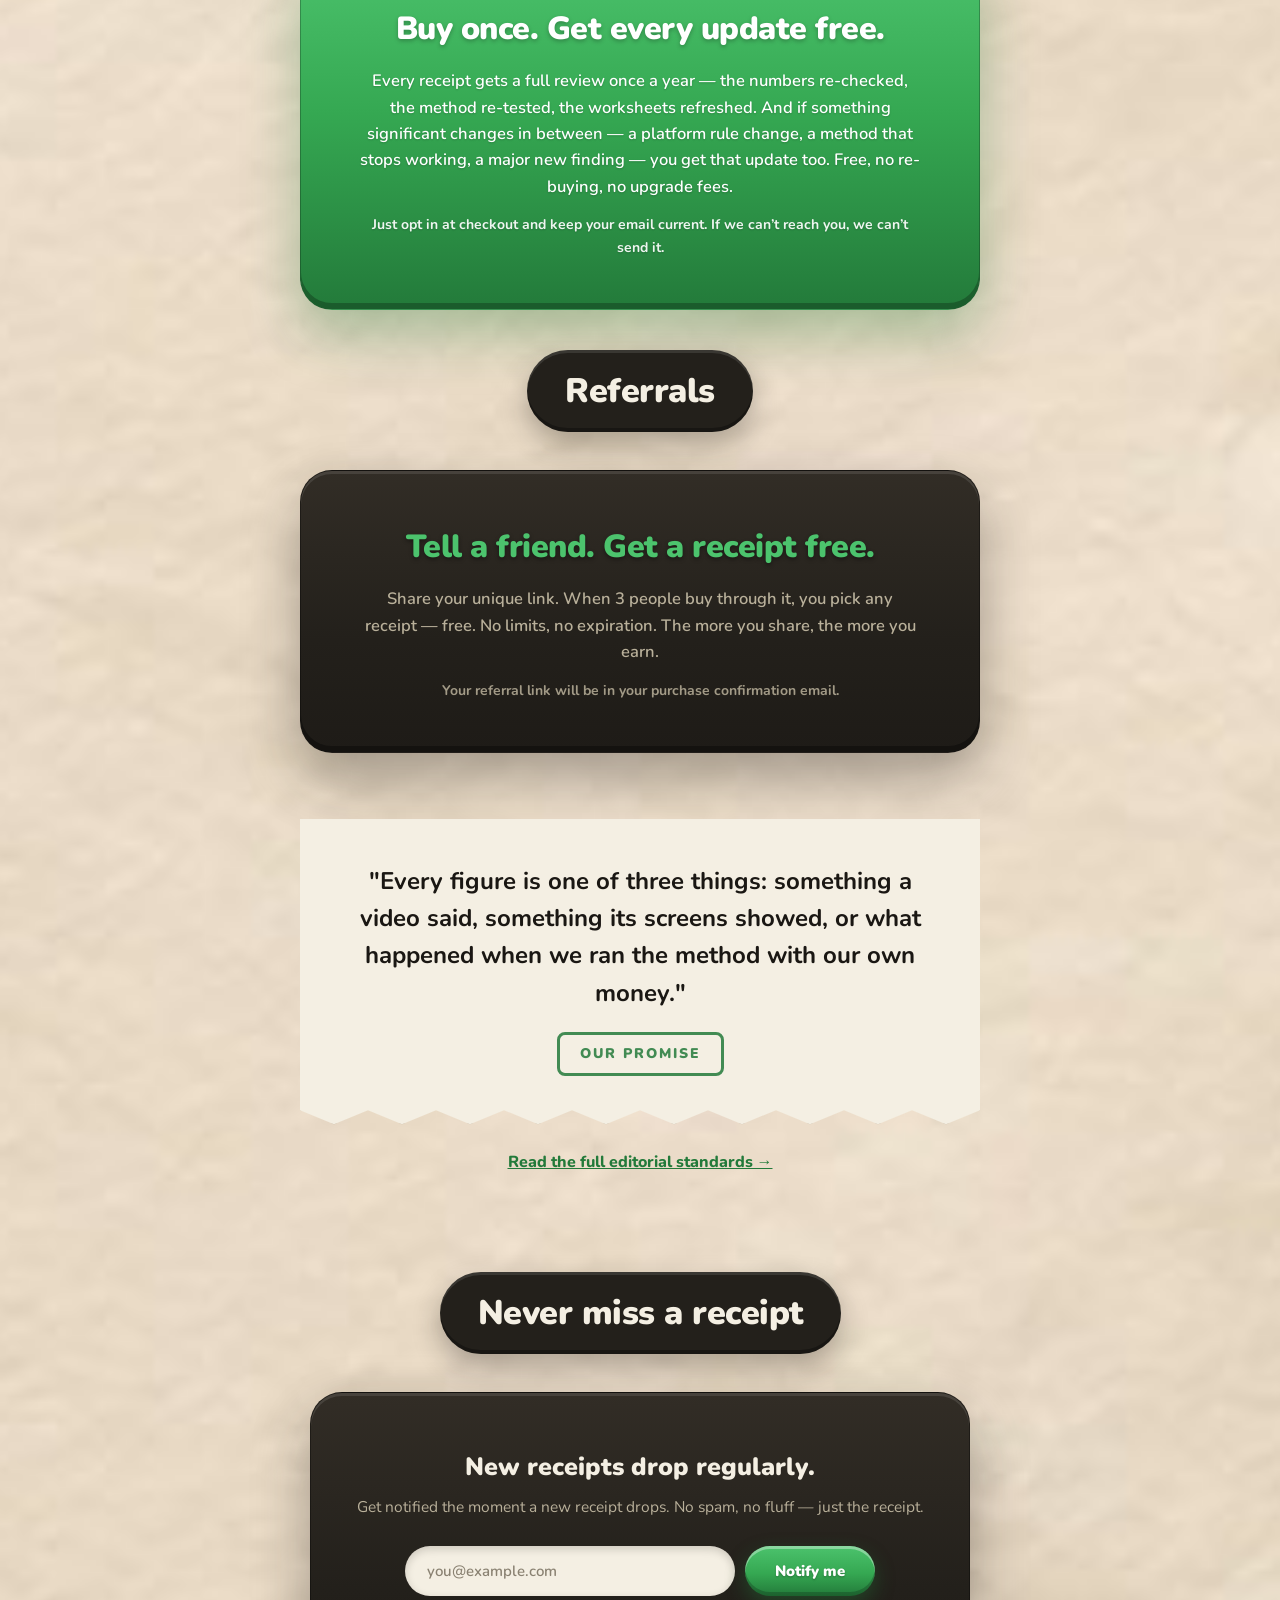
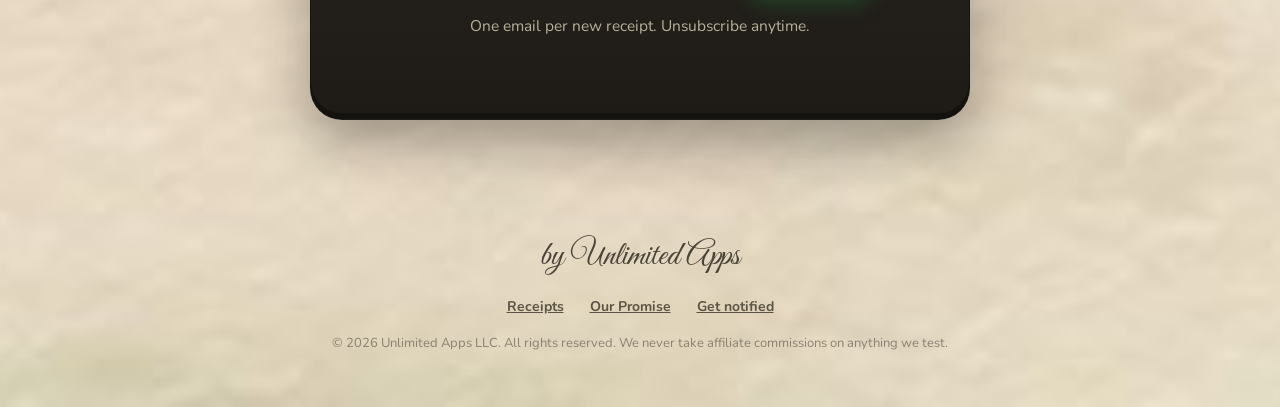
==== commit 66f13ba4: "Bump asset version (index.html) for the font revert" ====
--- a/index.html
+++ b/index.html
@@ -29,7 +29,7 @@
 <link rel="preconnect" href="https://fonts.googleapis.com">
 <link rel="preconnect" href="https://fonts.gstatic.com" crossorigin>
 <link href="https://fonts.googleapis.com/css2?family=Nunito:wght@400;600;700;800;900&family=Great+Vibes&display=swap" rel="stylesheet">
-<link rel="stylesheet" href="assets/css/style.css?v=20261016p3">
+<link rel="stylesheet" href="assets/css/style.css?v=20261016p4">
 <script type="application/ld+json">
 {
   "@context": "https://schema.org",
@@ -339,7 +339,7 @@
   </div>
 </footer>
 
-<script src="assets/js/site.js?v=20261016p3"></script>
+<script src="assets/js/site.js?v=20261016p4"></script>
 
 <div class="sample-modal" id="sampleModal" hidden>
   <div class="sample-backdrop" data-close-sample></div>
--- a/assets/css/style.css
+++ b/assets/css/style.css
@@ -19,7 +19,7 @@
 /* ============ What It Paid clay color font (v2.200) ============ */
 @font-face {
   font-family: "WIPClay";
-  src: url("../fonts/WhatItPaidClay-Bold-web.woff2") format("woff2");
+  src: url("../fonts/WhatItPaidClayColor-Bold.woff2") format("woff2");
   font-weight: 700;
   font-style: normal;
   font-display: swap;
@@ -232,7 +232,7 @@
 .catalog { padding: 50px 0 30px; }
 .product-grid {
   display: grid;
-  grid-template-columns: repeat(2, 1fr);
+  grid-template-columns: 1fr;
   gap: 28px;
   margin-top: 44px;
 }
@@ -760,8 +760,8 @@
 @media (max-width: 760px) {
   .how-grid { grid-template-columns: 1fr; }
   .product-grid { grid-template-columns: 1fr; }
-  .card .claim { padding-right: 0; }
-  .badge { position: static; display: inline-block; margin-bottom: 14px; }
+  
+  
   .signup-form { flex-direction: column; }
   .nav a:not(.btn-small) { display: none; }
   .header-inner { padding: 8px 16px; }
@@ -769,8 +769,8 @@
   .site-header { margin: 10px 10px 0; }
   .receipt { padding: 34px 28px; }
   .card { padding: 30px 26px; }
-  .card-foot { flex-direction: column; align-items: stretch; text-align: center; }
-  .btn-buy, .btn-notify { text-align: center; }
+  
+  
 }
 
 /* ============ mobile centering hardening ============ */
@@ -779,7 +779,7 @@
   .hero, .section-head, .section-sub,
   .promise-strip, .signup, footer { text-align: center; }
   .how-card, .card, .signup-box { text-align: left; }
-  .card-foot { text-align: center; }
+  
   .updates-box { padding: 38px 26px; }
   .referral-box { padding: 38px 26px; }
   .catalog-tools { margin-top: 22px; }
@@ -809,3 +809,29 @@
   .nav { flex: 0 0 auto; }
   .btn-small { padding: 7px 12px; font-size: 12.5px; white-space: nowrap; flex: 0 0 auto; }
 }
+
+/* ============ Wide cards, book image, sample presentation (2026-10-16) ============ */
+.card { display: grid; grid-template-columns: 292px 1fr; column-gap: 30px; align-items: start; }
+.card > * { grid-column: 2; min-width: 0; }
+.card .cat-tag { justify-self: start; }
+.card > .card-media { grid-column: 1; grid-row: 1 / span 12; }
+.card-media { margin: 0; position: relative; display: block; border-radius: 16px; overflow: hidden; background: #1e1b17; border: 1px solid rgba(244,239,227,.14); }
+.card-media img { width: 100%; height: 100%; aspect-ratio: 4 / 3; object-fit: contain; display: block; }
+a.card-media { cursor: pointer; }
+a.card-media img { transition: transform .25s ease; }
+a.card-media:hover img { transform: scale(1.03); }
+.sample-chip { position: absolute; left: 12px; bottom: 12px; background: linear-gradient(180deg, var(--green-clay-hi), var(--green-clay-deep)); color: #fff; font-size: 13px; font-weight: 900; padding: 8px 14px; border-radius: 999px; box-shadow: 0 6px 16px rgba(0,0,0,.4); text-shadow: 0 1px 2px rgba(0,0,0,.3); }
+.sample-modal { position: fixed; inset: 0; z-index: 200; display: flex; align-items: center; justify-content: center; }
+.sample-modal[hidden] { display: none; }
+.sample-backdrop { position: absolute; inset: 0; background: rgba(20,16,10,.82); }
+.sample-box { position: relative; width: min(920px, 92vw); background: #1e1b17; border-radius: 18px; padding: 14px; box-shadow: 0 30px 80px rgba(0,0,0,.55); }
+.sample-box video { width: 100%; height: auto; aspect-ratio: 1120 / 742; background: #000; border-radius: 10px; display: block; }
+.sample-close { position: absolute; top: -14px; right: -14px; width: 38px; height: 38px; border-radius: 50%; border: none; background: var(--clay-dark); color: var(--ivory); font-size: 22px; line-height: 1; cursor: pointer; box-shadow: 0 8px 20px rgba(0,0,0,.45); z-index: 2; }
+@media (max-width: 760px) {
+  .card { grid-template-columns: 1fr; row-gap: 18px; padding-top: 68px; }
+  .hero .btn { padding: 12px 15px; font-size: 14px; white-space: nowrap; }
+  .hero-cta { flex-wrap: nowrap; gap: 10px; }
+  .kicker { font-size: 11px; letter-spacing: 2.5px; white-space: nowrap; padding: 10px 18px; }
+  .card > * { grid-column: 1; }
+  .card > .card-media { grid-row: auto; }
+}
